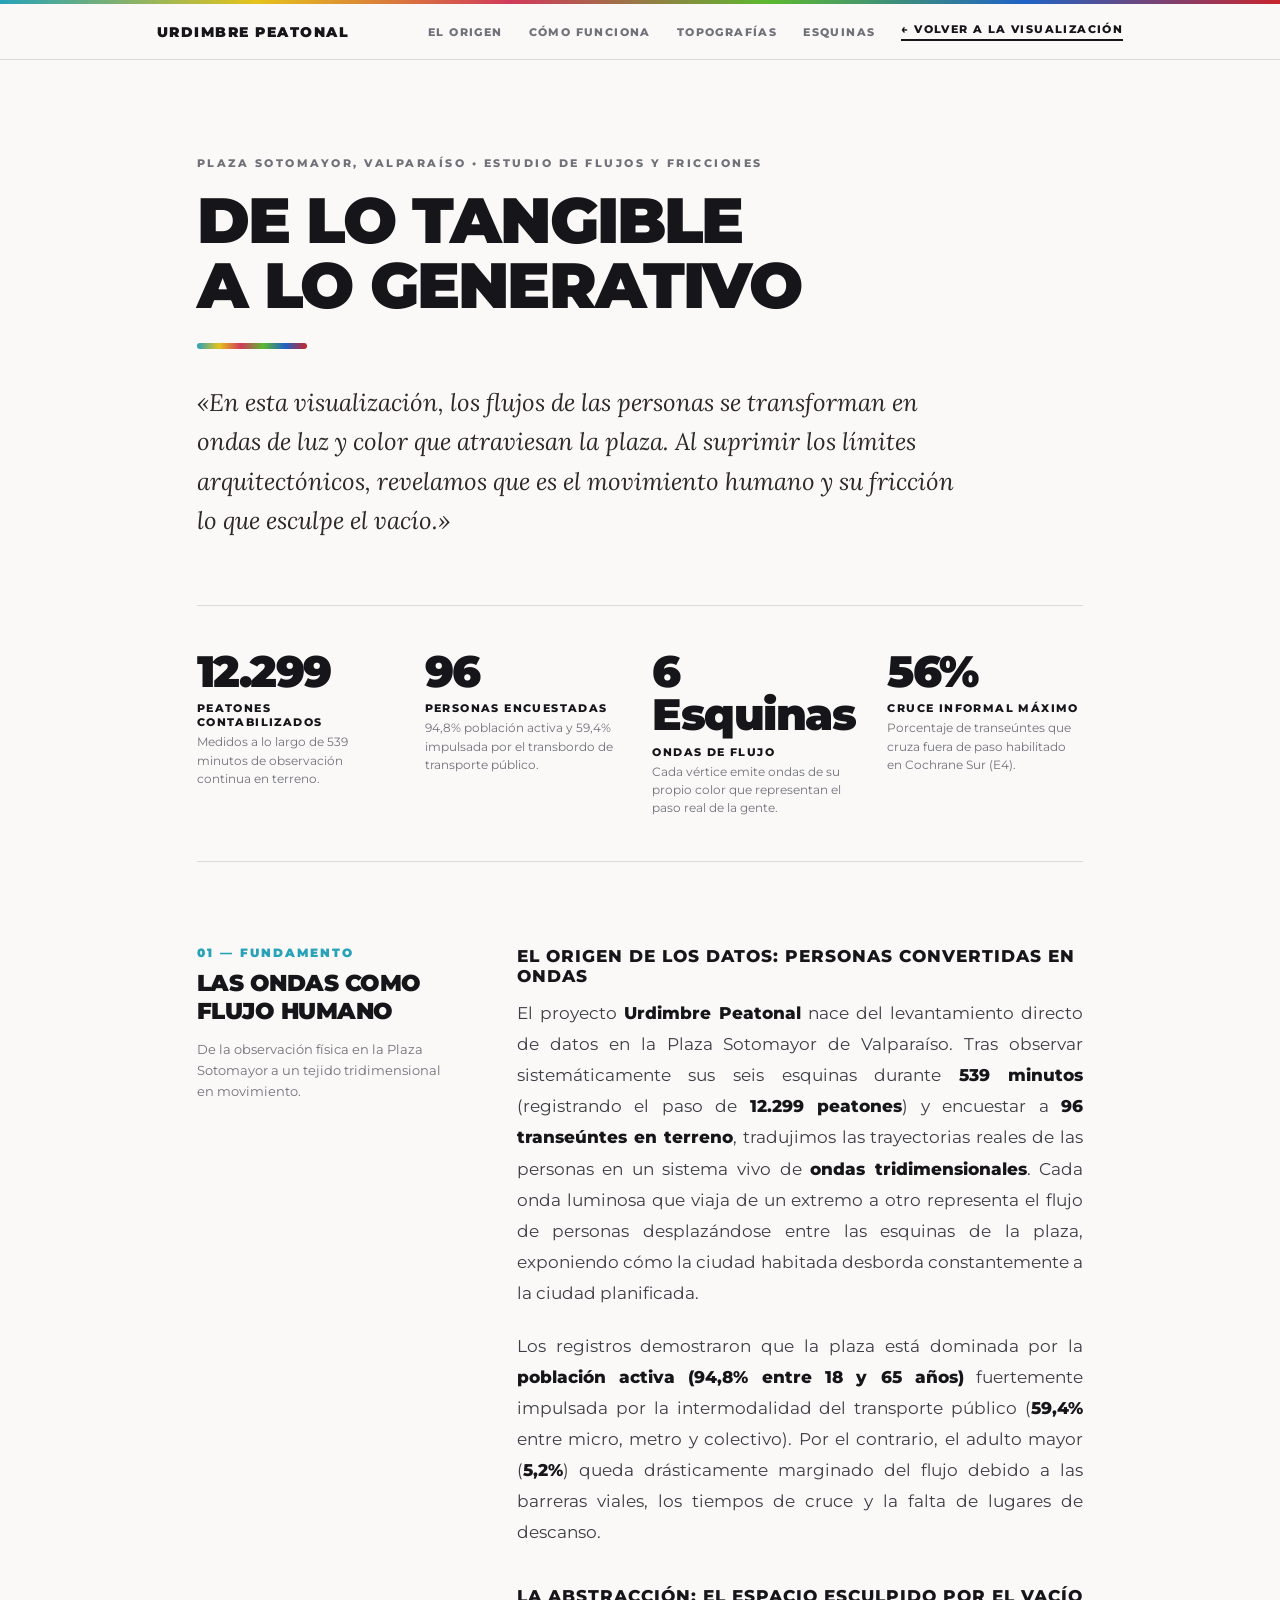
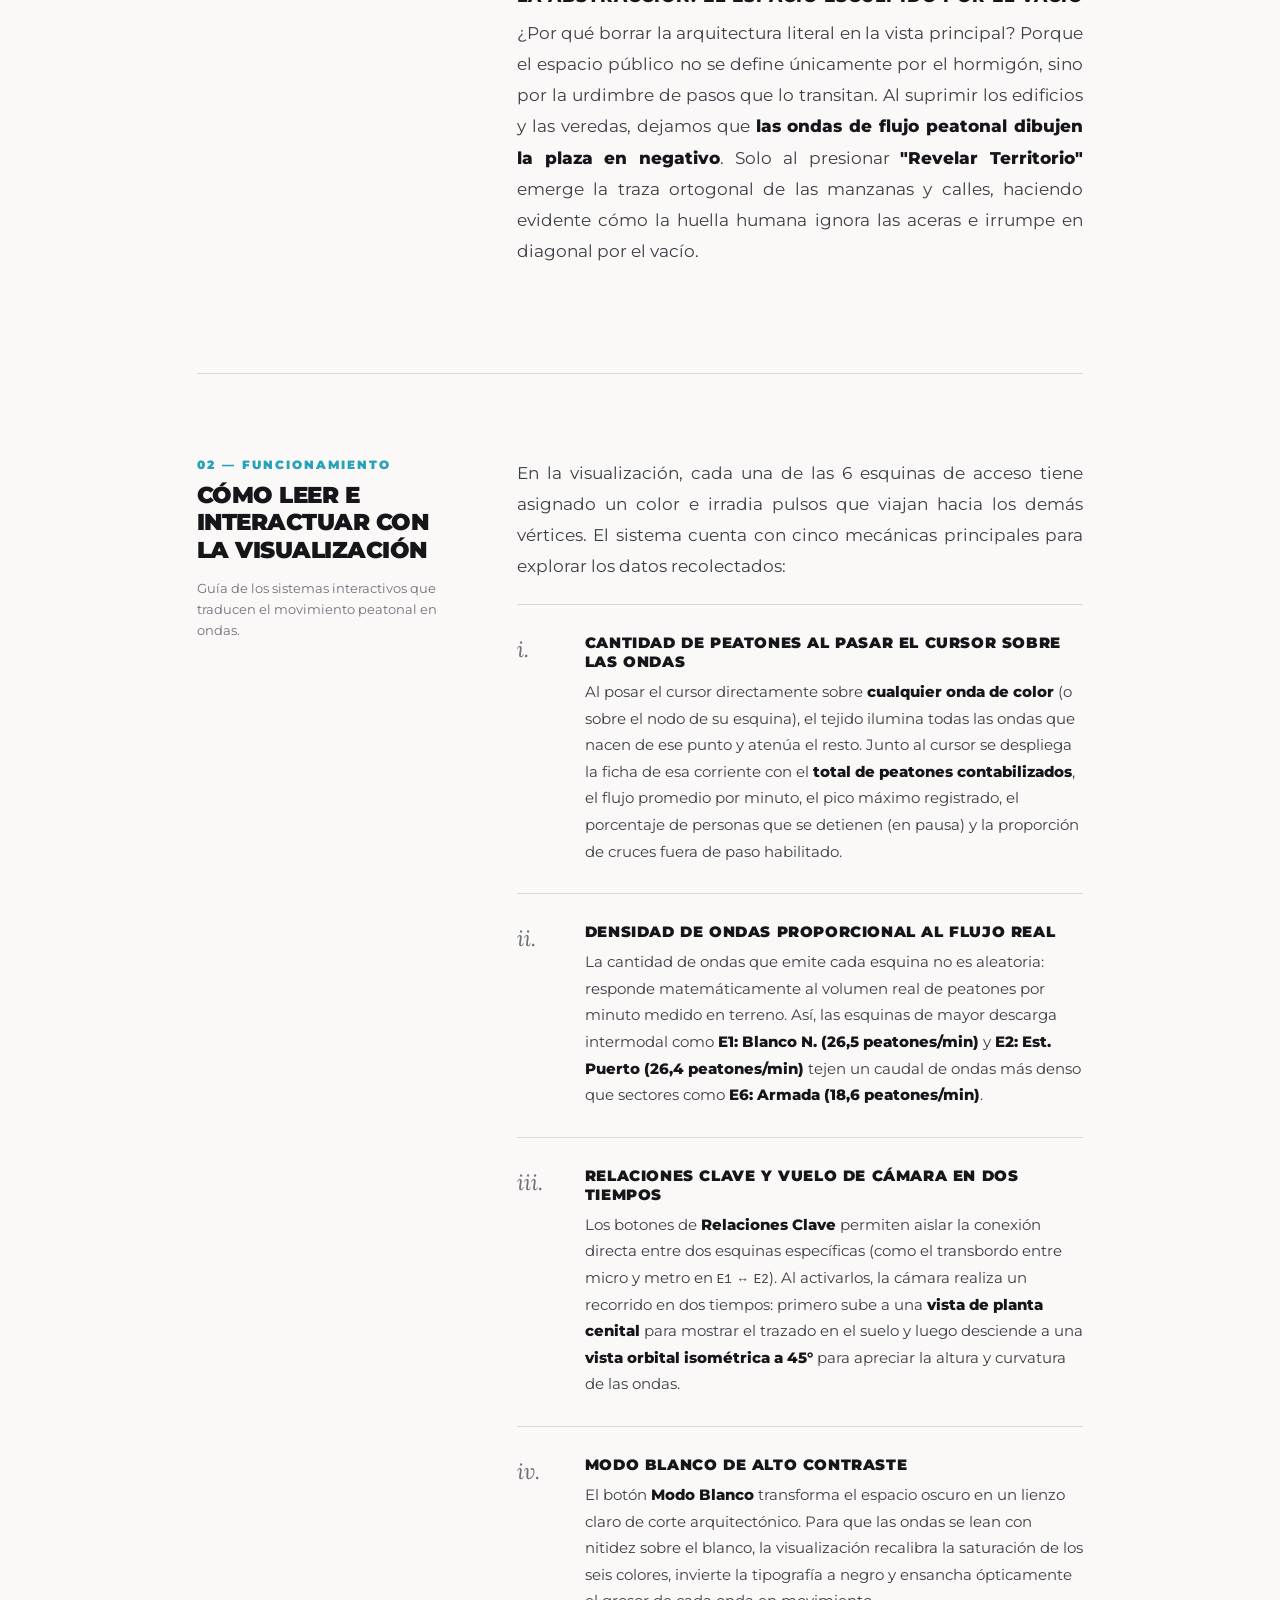
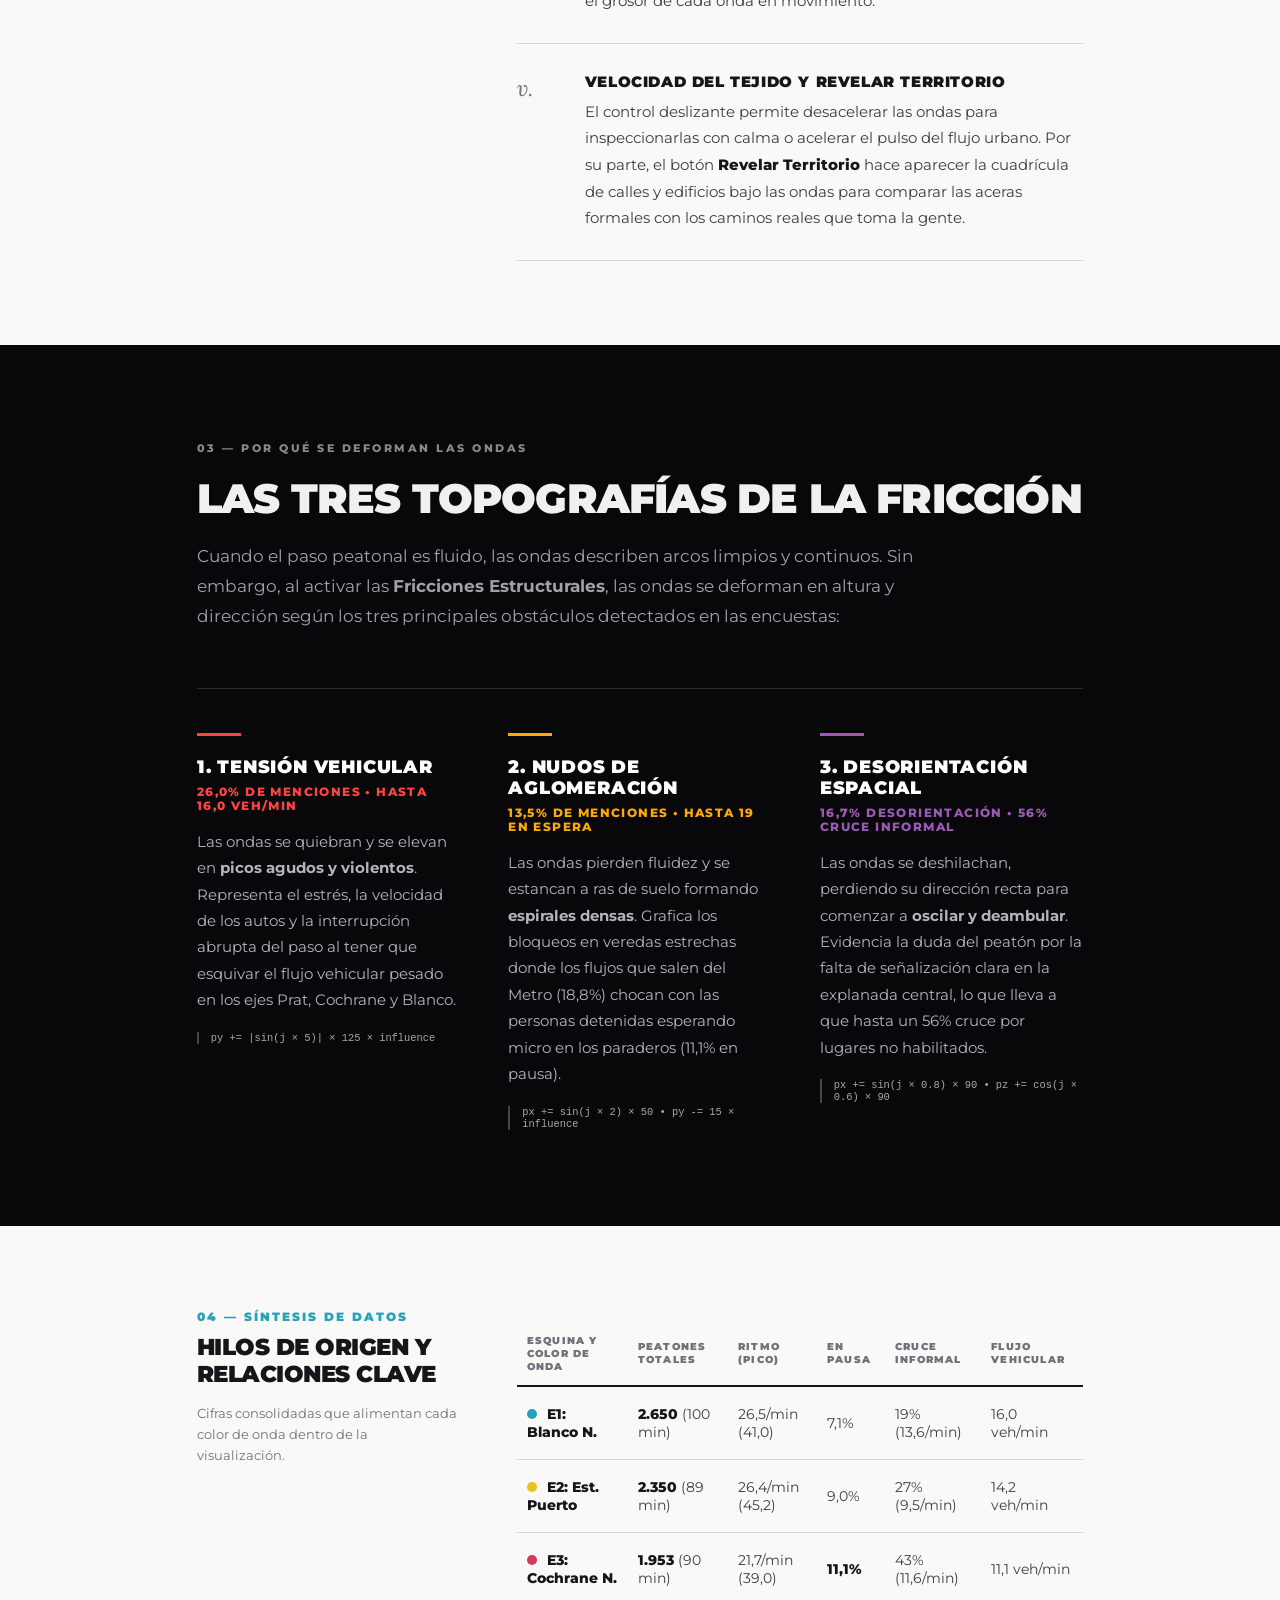
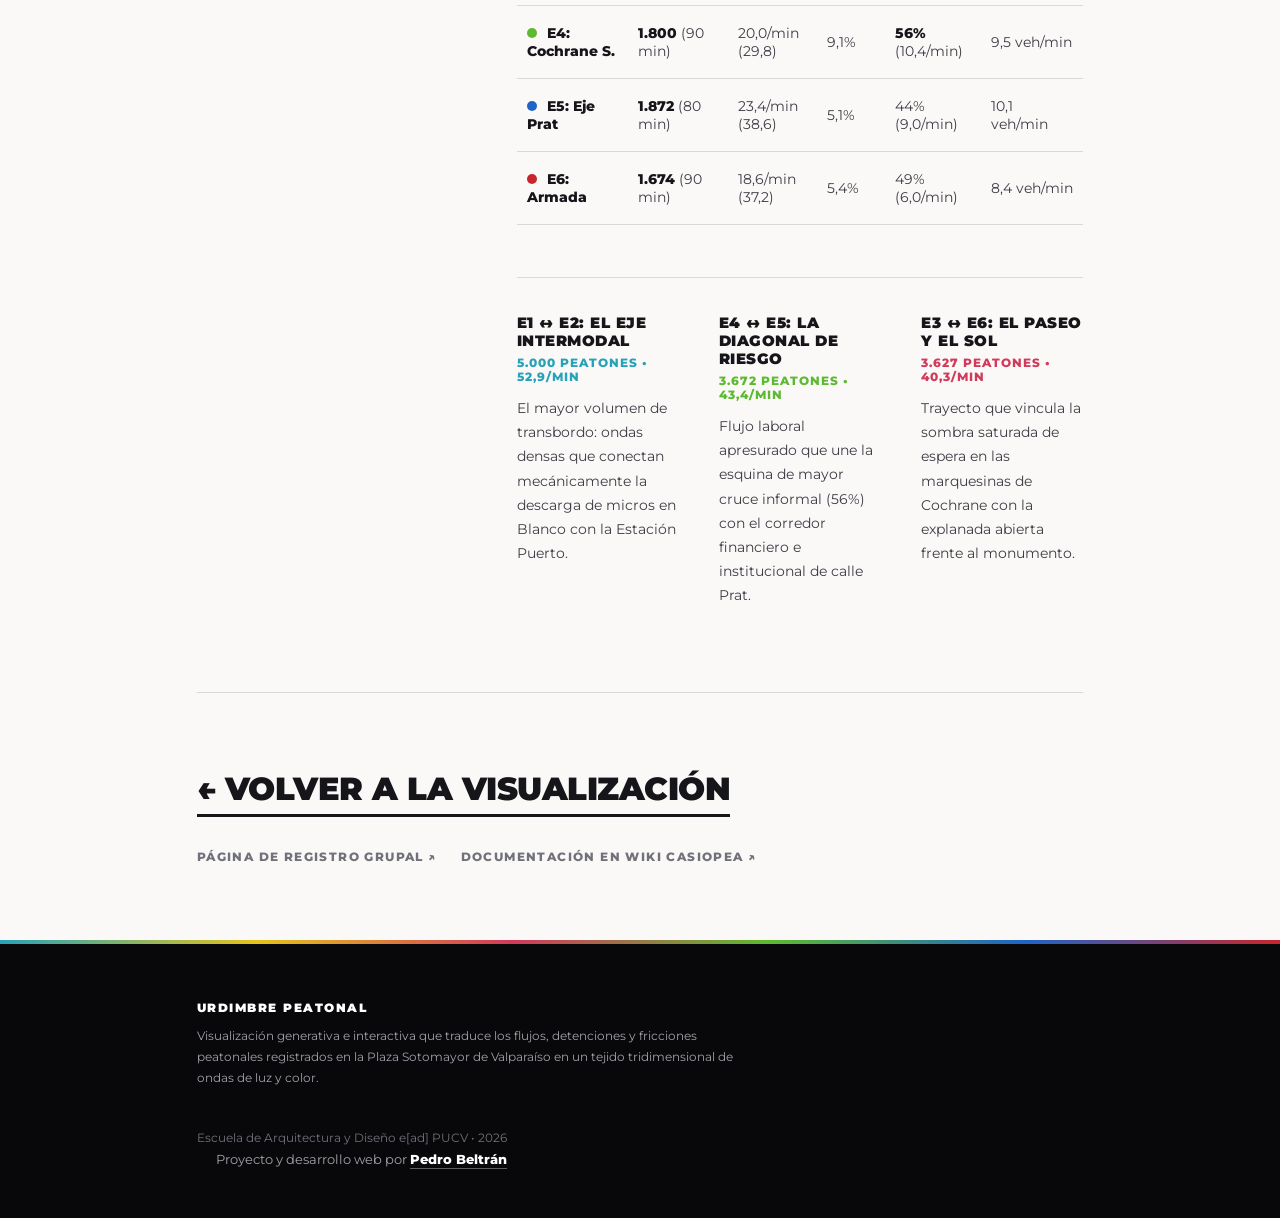
==== landing.html @ 7665e980 "Initial commit" ====
<!DOCTYPE html>
<html lang="es">
<head>
    <meta charset="UTF-8">
    <meta name="viewport" content="width=device-width, initial-scale=1.0">
    <title>Landing — Urdimbre Peatonal | Flujos Sotomayor</title>
    <link rel="preconnect" href="https://fonts.googleapis.com">
    <link rel="preconnect" href="https://fonts.gstatic.com" crossorigin>
    <link href="https://fonts.googleapis.com/css2?family=Lora:ital,wght@0,400;0,600;1,400&family=Montserrat:wght@300;400;500;600;700;800;900&display=swap" rel="stylesheet">
    <style>
        :root {
            --bg-paper: #faf9f8;
            --bg-ink: #08080b;
            --text-main: #16161a;
            --text-body: #3d3d45;
            --text-muted: #71717a;
            --rule: rgba(22, 22, 26, 0.14);
            --c-e1: #27a2b9;
            --c-e2: #d99b00;
            --c-e3: #d13a5b;
            --c-e4: #5db930;
            --c-e5: #1f64c6;
            --c-e6: #c9252c;
        }

        * { box-sizing: border-box; }

        body, html {
            margin: 0;
            padding: 0;
            width: 100%;
            background-color: var(--bg-paper);
            color: var(--text-main);
            font-family: 'Montserrat', sans-serif;
            scroll-behavior: smooth;
            -webkit-font-smoothing: antialiased;
        }

        /* BARRA SUPERIOR MINIMALISTA SIN CAJAS */
        .top-bar {
            position: sticky;
            top: 0;
            z-index: 100;
            background: rgba(250, 249, 248, 0.92);
            backdrop-filter: blur(12px);
            -webkit-backdrop-filter: blur(12px);
            border-bottom: 1px solid var(--rule);
        }

        .color-line {
            height: 4px;
            width: 100%;
            background: linear-gradient(to right, #27a2b9, #e5c31b, #d13a5b, #5db930, #1f64c6, #c9252c);
        }

        .nav-wrap {
            max-width: 1120px;
            margin: 0 auto;
            padding: 18px 6%;
            display: flex;
            align-items: center;
            justify-content: space-between;
            gap: 20px;
            flex-wrap: wrap;
        }

        .nav-brand {
            text-decoration: none;
            color: var(--text-main);
            font-weight: 900;
            font-size: 0.85em;
            letter-spacing: 1.5px;
            text-transform: uppercase;
        }

        .nav-links {
            display: flex;
            align-items: center;
            gap: 26px;
            flex-wrap: wrap;
        }

        .nav-links a {
            text-decoration: none;
            color: var(--text-muted);
            font-size: 0.7em;
            font-weight: 800;
            text-transform: uppercase;
            letter-spacing: 1.4px;
            transition: color 0.2s ease;
        }

        .nav-links a:hover {
            color: var(--text-main);
        }

        .nav-links a.return-link {
            color: var(--text-main);
            border-bottom: 2px solid var(--text-main);
            padding-bottom: 3px;
        }

        /* PLIEGO EDITORIAL PRINCIPAL */
        .editorial-sheet {
            max-width: 1040px;
            margin: 0 auto;
            padding: 0 6%;
        }

        /* CABECERA MANIFIESTO */
        .manifesto-header {
            padding: 96px 0 64px 0;
            border-bottom: 1px solid var(--rule);
        }

        .kicker {
            font-size: 0.7em;
            font-weight: 800;
            text-transform: uppercase;
            letter-spacing: 2.5px;
            color: var(--text-muted);
            display: block;
            margin-bottom: 18px;
        }

        .manifesto-header h1 {
            font-size: clamp(2.4em, 5vw, 4.2em);
            font-weight: 900;
            text-transform: uppercase;
            letter-spacing: -1.8px;
            line-height: 1.02;
            margin: 0 0 24px 0;
            color: var(--text-main);
        }

        .color-bar {
            height: 6px;
            width: 110px;
            margin-bottom: 34px;
            background: linear-gradient(to right, #27a2b9, #e5c31b, #d13a5b, #5db930, #1f64c6, #c9252c);
            border-radius: 3px;
        }

        .lead-quote {
            font-family: 'Lora', serif;
            font-style: italic;
            font-size: clamp(1.18em, 2vw, 1.5em);
            line-height: 1.65;
            color: #2c2927;
            max-width: 780px;
            margin: 0;
        }

        /* FRANJA ABIERTA DE CIFRAS (SIN CAJAS) */
        .open-metrics {
            display: grid;
            grid-template-columns: repeat(4, 1fr);
            gap: 32px;
            padding: 44px 0;
            border-bottom: 1px solid var(--rule);
        }

        .metric-item .m-num {
            display: block;
            font-size: clamp(2em, 3.4vw, 2.9em);
            font-weight: 900;
            letter-spacing: -1.5px;
            line-height: 1;
            color: var(--text-main);
            margin-bottom: 8px;
        }

        .metric-item .m-label {
            display: block;
            font-size: 0.68em;
            font-weight: 800;
            text-transform: uppercase;
            letter-spacing: 1.4px;
            color: var(--text-main);
            margin-bottom: 4px;
        }

        .metric-item .m-note {
            display: block;
            font-size: 0.78em;
            color: var(--text-muted);
            line-height: 1.45;
        }

        /* CAPÍTULOS ASIMÉTRICOS (COLUMNA ÍNDICE + COLUMNA PROSA) */
        .chapter {
            display: grid;
            grid-template-columns: 260px 1fr;
            gap: 60px;
            padding: 84px 0;
            border-bottom: 1px solid var(--rule);
            align-items: start;
        }

        .chapter-index {
            position: sticky;
            top: 90px;
        }

        .chapter-num {
            font-size: 0.72em;
            font-weight: 900;
            letter-spacing: 2px;
            color: var(--c-e1);
            display: block;
            margin-bottom: 10px;
        }

        .chapter-index h2 {
            font-size: 1.45em;
            font-weight: 900;
            text-transform: uppercase;
            letter-spacing: -0.5px;
            line-height: 1.18;
            margin: 0 0 14px 0;
        }

        .chapter-index p {
            font-size: 0.8em;
            line-height: 1.65;
            color: var(--text-muted);
            margin: 0;
        }

        .chapter-body h3 {
            font-size: 1.05em;
            font-weight: 800;
            text-transform: uppercase;
            letter-spacing: 1px;
            color: var(--text-main);
            margin: 38px 0 12px 0;
        }

        .chapter-body h3:first-child {
            margin-top: 0;
        }

        .chapter-body p {
            font-size: 1.05em;
            line-height: 1.85;
            color: var(--text-body);
            margin: 0 0 22px 0;
            text-align: justify;
        }

        .chapter-body strong {
            color: var(--text-main);
            font-weight: 800;
        }

        /* LISTA EDITORIAL DE MECÁNICAS DE LA VISUALIZACIÓN (LÍNEAS FINAS, CERO CAJAS) */
        .mechanics-list {
            margin-top: 16px;
        }

        .mechanic-row {
            display: grid;
            grid-template-columns: 48px 1fr;
            gap: 20px;
            padding: 28px 0;
            border-top: 1px solid var(--rule);
        }

        .mechanic-row:last-child {
            border-bottom: 1px solid var(--rule);
        }

        .mechanic-idx {
            font-family: 'Lora', serif;
            font-style: italic;
            font-size: 1.35em;
            color: var(--text-muted);
            padding-top: 2px;
        }

        .mechanic-content h4 {
            font-size: 0.95em;
            font-weight: 900;
            text-transform: uppercase;
            letter-spacing: 0.6px;
            margin: 0 0 8px 0;
            color: var(--text-main);
        }

        .mechanic-content p {
            font-size: 0.95em;
            line-height: 1.75;
            margin: 0;
            text-align: left;
        }

        /* BANDA CONTINUA OSCURA PARA LAS TRES TOPOGRAFÍAS DE LA FRICCIÓN */
        .dark-bleed {
            background-color: var(--bg-ink);
            color: #f0f0f2;
            padding: 96px 0;
        }

        .dark-bleed .kicker { color: #888; }
        .dark-bleed h2 {
            font-size: clamp(1.8em, 3.2vw, 2.6em);
            font-weight: 900;
            text-transform: uppercase;
            letter-spacing: -0.8px;
            margin: 0 0 18px 0;
        }

        .dark-intro {
            font-size: 1.05em;
            line-height: 1.8;
            color: #a1a1aa;
            max-width: 740px;
            margin-bottom: 56px;
        }

        .topography-stream {
            display: grid;
            grid-template-columns: repeat(3, 1fr);
            gap: 48px;
            border-top: 1px solid rgba(255, 255, 255, 0.14);
            padding-top: 44px;
        }

        .topo-column {
            position: relative;
        }

        .topo-line {
            height: 3px;
            width: 44px;
            margin-bottom: 20px;
        }

        .topo-column h3 {
            font-size: 1.1em;
            font-weight: 900;
            text-transform: uppercase;
            letter-spacing: 0.8px;
            margin: 0 0 8px 0;
            color: #fff;
        }

        .topo-stat {
            display: block;
            font-size: 0.72em;
            font-weight: 800;
            text-transform: uppercase;
            letter-spacing: 1.4px;
            margin-bottom: 16px;
        }

        .topo-column p {
            font-size: 0.92em;
            line-height: 1.8;
            color: #b4b4be;
            margin: 0 0 18px 0;
        }

        .topo-math {
            font-family: monospace;
            font-size: 0.8em;
            color: rgba(255, 255, 255, 0.65);
            border-left: 2px solid rgba(255, 255, 255, 0.25);
            padding-left: 12px;
        }

        /* LISTADO ABIERTO DE LAS 6 ESQUINAS Y RELACIONES */
        .corners-ledger {
            width: 100%;
            border-collapse: collapse;
            margin-top: 12px;
            font-size: 0.88em;
        }

        .corners-ledger th {
            text-align: left;
            font-size: 0.72em;
            font-weight: 900;
            text-transform: uppercase;
            letter-spacing: 1.2px;
            color: var(--text-muted);
            padding: 12px 10px;
            border-bottom: 2px solid var(--text-main);
        }

        .corners-ledger td {
            padding: 18px 10px;
            border-bottom: 1px solid var(--rule);
            color: var(--text-body);
        }

        .corners-ledger td strong {
            color: var(--text-main);
        }

        .swatch {
            display: inline-block;
            width: 10px;
            height: 10px;
            border-radius: 50%;
            margin-right: 10px;
        }

        .relations-open {
            display: grid;
            grid-template-columns: repeat(3, 1fr);
            gap: 40px;
            margin-top: 52px;
            padding-top: 36px;
            border-top: 1px solid var(--rule);
        }

        .rel-col h4 {
            font-size: 0.92em;
            font-weight: 900;
            text-transform: uppercase;
            letter-spacing: 0.5px;
            margin: 0 0 6px 0;
        }

        .rel-col span {
            display: block;
            font-size: 0.72em;
            font-weight: 800;
            text-transform: uppercase;
            letter-spacing: 1px;
            margin-bottom: 12px;
        }

        .rel-col p {
            font-size: 0.88em !important;
            line-height: 1.72 !important;
            text-align: left !important;
            margin: 0 !important;
        }

        /* CIERRE Y RETORNO A LA VISUALIZACIÓN */
        .closing-links {
            padding: 76px 0;
            display: flex;
            align-items: baseline;
            justify-content: space-between;
            gap: 32px;
            flex-wrap: wrap;
        }

        .closing-links a.big-return {
            font-size: clamp(1.3em, 2.5vw, 2em);
            font-weight: 900;
            text-transform: uppercase;
            letter-spacing: -0.5px;
            color: var(--text-main);
            text-decoration: none;
            border-bottom: 3px solid var(--text-main);
            padding-bottom: 6px;
            transition: color 0.2s ease, border-color 0.2s ease;
        }

        .closing-links a.big-return:hover {
            color: var(--c-e1);
            border-color: var(--c-e1);
        }

        .external-refs {
            display: flex;
            gap: 24px;
            flex-wrap: wrap;
        }

        .external-refs a {
            font-size: 0.75em;
            font-weight: 800;
            text-transform: uppercase;
            letter-spacing: 1.4px;
            color: var(--text-muted);
            text-decoration: none;
            transition: color 0.2s ease;
        }

        .external-refs a:hover {
            color: var(--text-main);
        }

        /* FOOTER NEGRO CON DESCRIPCIÓN Y AUTORÍA ÚNICA */
        footer {
            background-color: var(--bg-ink);
            color: #a1a1aa;
            font-size: 0.82em;
        }

        .footer-inner {
            max-width: 1040px;
            margin: 0 auto;
            padding: 56px 6% 48px 6%;
            display: flex;
            align-items: flex-end;
            justify-content: space-between;
            gap: 40px;
            flex-wrap: wrap;
        }

        .footer-about {
            max-width: 560px;
        }

        .footer-about h4 {
            color: #ffffff;
            font-size: 0.95em;
            font-weight: 900;
            text-transform: uppercase;
            letter-spacing: 1.5px;
            margin: 0 0 10px 0;
        }

        .footer-about p {
            margin: 0;
            line-height: 1.7;
            color: #a1a1aa;
            font-size: 0.95em;
        }

        .footer-meta {
            text-align: right;
            line-height: 1.7;
        }

        .footer-meta span {
            display: block;
            color: #71717a;
            font-size: 0.9em;
        }

        footer a {
            color: #ffffff;
            font-weight: 800;
            text-decoration: none;
            border-bottom: 1px solid rgba(255, 255, 255, 0.35);
            padding-bottom: 1px;
            transition: border-color 0.2s ease, color 0.2s ease;
        }

        footer a:hover {
            color: var(--c-e1);
            border-color: var(--c-e1);
        }

        @media (max-width: 860px) {
            .open-metrics { grid-template-columns: repeat(2, 1fr); }
            .chapter { grid-template-columns: 1fr; gap: 24px; padding: 56px 0; }
            .chapter-index { position: static; }
            .topography-stream, .relations-open { grid-template-columns: 1fr; gap: 32px; }
            .footer-meta { text-align: left; }
        }
    </style>
</head>
<body>

    <header class="top-bar">
        <div class="color-line"></div>
        <div class="nav-wrap">
            <a href="index.html" class="nav-brand">Urdimbre Peatonal</a>
            <nav class="nav-links">
                <a href="#origen">El Origen</a>
                <a href="#interaccion">Cómo Funciona</a>
                <a href="#fricciones">Topografías</a>
                <a href="#esquinas">Esquinas</a>
                <a href="index.html" class="return-link">← Volver a la Visualización</a>
            </nav>
        </div>
    </header>

    <main>
        <div class="editorial-sheet">

            <!-- MANIFIESTO PRINCIPAL -->
            <section class="manifesto-header">
                <span class="kicker">Plaza Sotomayor, Valparaíso • Estudio de Flujos y Fricciones</span>
                <h1>De lo Tangible<br>a lo Generativo</h1>
                <div class="color-bar"></div>
                <p class="lead-quote">
                    «En esta visualización, los flujos de las personas se transforman en ondas de luz y color que atraviesan la plaza. Al suprimir los límites arquitectónicos, revelamos que es el movimiento humano y su fricción lo que esculpe el vacío.»
                </p>
            </section>

            <!-- CIFRAS EN ABIERTO -->
            <div class="open-metrics">
                <div class="metric-item">
                    <span class="m-num">12.299</span>
                    <span class="m-label">Peatones Contabilizados</span>
                    <span class="m-note">Medidos a lo largo de 539 minutos de observación continua en terreno.</span>
                </div>
                <div class="metric-item">
                    <span class="m-num">96</span>
                    <span class="m-label">Personas Encuestadas</span>
                    <span class="m-note">94,8% población activa y 59,4% impulsada por el transbordo de transporte público.</span>
                </div>
                <div class="metric-item">
                    <span class="m-num">6 Esquinas</span>
                    <span class="m-label">Ondas de Flujo</span>
                    <span class="m-note">Cada vértice emite ondas de su propio color que representan el paso real de la gente.</span>
                </div>
                <div class="metric-item">
                    <span class="m-num">56%</span>
                    <span class="m-label">Cruce Informal Máximo</span>
                    <span class="m-note">Porcentaje de transeúntes que cruza fuera de paso habilitado en Cochrane Sur (E4).</span>
                </div>
            </div>

            <!-- CAPÍTULO 01: METODOLOGÍA Y ABSTRACCIÓN -->
            <section id="origen" class="chapter">
                <div class="chapter-index">
                    <span class="chapter-num">01 — FUNDAMENTO</span>
                    <h2>Las Ondas como Flujo Humano</h2>
                    <p>De la observación física en la Plaza Sotomayor a un tejido tridimensional en movimiento.</p>
                </div>

                <div class="chapter-body">
                    <h3>El Origen de los Datos: Personas Convertidas en Ondas</h3>
                    <p>
                        El proyecto <strong>Urdimbre Peatonal</strong> nace del levantamiento directo de datos en la Plaza Sotomayor de Valparaíso. Tras observar sistemáticamente sus seis esquinas durante <strong>539 minutos</strong> (registrando el paso de <strong>12.299 peatones</strong>) y encuestar a <strong>96 transeúntes en terreno</strong>, tradujimos las trayectorias reales de las personas en un sistema vivo de <strong>ondas tridimensionales</strong>. Cada onda luminosa que viaja de un extremo a otro representa el flujo de personas desplazándose entre las esquinas de la plaza, exponiendo cómo la ciudad habitada desborda constantemente a la ciudad planificada.
                    </p>
                    <p>
                        Los registros demostraron que la plaza está dominada por la <strong>población activa (94,8% entre 18 y 65 años)</strong> fuertemente impulsada por la intermodalidad del transporte público (<strong>59,4%</strong> entre micro, metro y colectivo). Por el contrario, el adulto mayor (<strong>5,2%</strong>) queda drásticamente marginado del flujo debido a las barreras viales, los tiempos de cruce y la falta de lugares de descanso.
                    </p>

                    <h3>La Abstracción: El Espacio Esculpido por el Vacío</h3>
                    <p>
                        ¿Por qué borrar la arquitectura literal en la vista principal? Porque el espacio público no se define únicamente por el hormigón, sino por la urdimbre de pasos que lo transitan. Al suprimir los edificios y las veredas, dejamos que <strong>las ondas de flujo peatonal dibujen la plaza en negativo</strong>. Solo al presionar <strong>"Revelar Territorio"</strong> emerge la traza ortogonal de las manzanas y calles, haciendo evidente cómo la huella humana ignora las aceras e irrumpe en diagonal por el vacío.
                    </p>
                </div>
            </section>

            <!-- CAPÍTULO 02: CÓMO FUNCIONA LA VISUALIZACIÓN Y SUS ADICIONES -->
            <section id="interaccion" class="chapter" style="border-bottom: none;">
                <div class="chapter-index">
                    <span class="chapter-num">02 — FUNCIONAMIENTO</span>
                    <h2>Cómo Leer e Interactuar con la Visualización</h2>
                    <p>Guía de los sistemas interactivos que traducen el movimiento peatonal en ondas.</p>
                </div>

                <div class="chapter-body">
                    <p>
                        En la visualización, cada una de las 6 esquinas de acceso tiene asignado un color e irradia pulsos que viajan hacia los demás vértices. El sistema cuenta con cinco mecánicas principales para explorar los datos recolectados:
                    </p>

                    <div class="mechanics-list">
                        <div class="mechanic-row">
                            <span class="mechanic-idx">i.</span>
                            <div class="mechanic-content">
                                <h4>Cantidad de Peatones al Pasar el Cursor sobre las Ondas</h4>
                                <p>
                                    Al posar el cursor directamente sobre <strong>cualquier onda de color</strong> (o sobre el nodo de su esquina), el tejido ilumina todas las ondas que nacen de ese punto y atenúa el resto. Junto al cursor se despliega la ficha de esa corriente con el <strong>total de peatones contabilizados</strong>, el flujo promedio por minuto, el pico máximo registrado, el porcentaje de personas que se detienen (en pausa) y la proporción de cruces fuera de paso habilitado.
                                </p>
                            </div>
                        </div>

                        <div class="mechanic-row">
                            <span class="mechanic-idx">ii.</span>
                            <div class="mechanic-content">
                                <h4>Densidad de Ondas Proporcional al Flujo Real</h4>
                                <p>
                                    La cantidad de ondas que emite cada esquina no es aleatoria: responde matemáticamente al volumen real de peatones por minuto medido en terreno. Así, las esquinas de mayor descarga intermodal como <strong>E1: Blanco N. (26,5 peatones/min)</strong> y <strong>E2: Est. Puerto (26,4 peatones/min)</strong> tejen un caudal de ondas más denso que sectores como <strong>E6: Armada (18,6 peatones/min)</strong>.
                                </p>
                            </div>
                        </div>

                        <div class="mechanic-row">
                            <span class="mechanic-idx">iii.</span>
                            <div class="mechanic-content">
                                <h4>Relaciones Clave y Vuelo de Cámara en Dos Tiempos</h4>
                                <p>
                                    Los botones de <strong>Relaciones Clave</strong> permiten aislar la conexión directa entre dos esquinas específicas (como el transbordo entre micro y metro en <code>E1 ↔ E2</code>). Al activarlos, la cámara realiza un recorrido en dos tiempos: primero sube a una <strong>vista de planta cenital</strong> para mostrar el trazado en el suelo y luego desciende a una <strong>vista orbital isométrica a 45°</strong> para apreciar la altura y curvatura de las ondas.
                                </p>
                            </div>
                        </div>

                        <div class="mechanic-row">
                            <span class="mechanic-idx">iv.</span>
                            <div class="mechanic-content">
                                <h4>Modo Blanco de Alto Contraste</h4>
                                <p>
                                    El botón <strong>Modo Blanco</strong> transforma el espacio oscuro en un lienzo claro de corte arquitectónico. Para que las ondas se lean con nitidez sobre el blanco, la visualización recalibra la saturación de los seis colores, invierte la tipografía a negro y ensancha ópticamente el grosor de cada onda en movimiento.
                                </p>
                            </div>
                        </div>

                        <div class="mechanic-row">
                            <span class="mechanic-idx">v.</span>
                            <div class="mechanic-content">
                                <h4>Velocidad del Tejido y Revelar Territorio</h4>
                                <p>
                                    El control deslizante permite desacelerar las ondas para inspeccionarlas con calma o acelerar el pulso del flujo urbano. Por su parte, el botón <strong>Revelar Territorio</strong> hace aparecer la cuadrícula de calles y edificios bajo las ondas para comparar las aceras formales con los caminos reales que toma la gente.
                                </p>
                            </div>
                        </div>
                    </div>
                </div>
            </section>

        </div>

        <!-- BANDA OSCURA CONTINUA: LAS TRES TOPOGRAFÍAS DE LA FRICCIÓN -->
        <section id="fricciones" class="dark-bleed">
            <div class="editorial-sheet">
                <span class="kicker">03 — Por qué se Deforman las Ondas</span>
                <h2>Las Tres Topografías de la Fricción</h2>
                <p class="dark-intro">
                    Cuando el paso peatonal es fluido, las ondas describen arcos limpios y continuos. Sin embargo, al activar las <strong>Fricciones Estructurales</strong>, las ondas se deforman en altura y dirección según los tres principales obstáculos detectados en las encuestas:
                </p>

                <div class="topography-stream">
                    <div class="topo-column">
                        <div class="topo-line" style="background: #ff4444;"></div>
                        <h3>1. Tensión Vehicular</h3>
                        <span class="topo-stat" style="color: #ff4444;">26,0% de menciones • Hasta 16,0 veh/min</span>
                        <p>
                            Las ondas se quiebran y se elevan en <strong>picos agudos y violentos</strong>. Representa el estrés, la velocidad de los autos y la interrupción abrupta del paso al tener que esquivar el flujo vehicular pesado en los ejes Prat, Cochrane y Blanco.
                        </p>
                        <div class="topo-math">py += |sin(j × 5)| × 125 × influence</div>
                    </div>

                    <div class="topo-column">
                        <div class="topo-line" style="background: #ffaa00;"></div>
                        <h3>2. Nudos de Aglomeración</h3>
                        <span class="topo-stat" style="color: #ffaa00;">13,5% de menciones • Hasta 19 en espera</span>
                        <p>
                            Las ondas pierden fluidez y se estancan a ras de suelo formando <strong>espirales densas</strong>. Grafica los bloqueos en veredas estrechas donde los flujos que salen del Metro (18,8%) chocan con las personas detenidas esperando micro en los paraderos (11,1% en pausa).
                        </p>
                        <div class="topo-math">px += sin(j × 2) × 50 • py -= 15 × influence</div>
                    </div>

                    <div class="topo-column">
                        <div class="topo-line" style="background: #9b59b6;"></div>
                        <h3>3. Desorientación Espacial</h3>
                        <span class="topo-stat" style="color: #9b59b6;">16,7% desorientación • 56% cruce informal</span>
                        <p>
                            Las ondas se deshilachan, perdiendo su dirección recta para comenzar a <strong>oscilar y deambular</strong>. Evidencia la duda del peatón por la falta de señalización clara en la explanada central, lo que lleva a que hasta un 56% cruce por lugares no habilitados.
                        </p>
                        <div class="topo-math">px += sin(j × 0.8) × 90 • pz += cos(j × 0.6) × 90</div>
                    </div>
                </div>
            </div>
        </section>

        <!-- CAPÍTULO 04: SÍNTESIS DE ESQUINAS Y RELACIONES -->
        <div class="editorial-sheet">
            <section id="esquinas" class="chapter">
                <div class="chapter-index">
                    <span class="chapter-num">04 — SÍNTESIS DE DATOS</span>
                    <h2>Hilos de Origen y Relaciones Clave</h2>
                    <p>Cifras consolidadas que alimentan cada color de onda dentro de la visualización.</p>
                </div>

                <div class="chapter-body">
                    <table class="corners-ledger">
                        <thead>
                            <tr>
                                <th>Esquina y Color de Onda</th>
                                <th>Peatones Totales</th>
                                <th>Ritmo (Pico)</th>
                                <th>En Pausa</th>
                                <th>Cruce Informal</th>
                                <th>Flujo Vehicular</th>
                            </tr>
                        </thead>
                        <tbody>
                            <tr>
                                <td><span class="swatch" style="background:var(--c-e1)"></span><strong>E1: Blanco N.</strong></td>
                                <td><strong>2.650</strong> (100 min)</td>
                                <td>26,5/min (41,0)</td>
                                <td>7,1%</td>
                                <td>19% (13,6/min)</td>
                                <td>16,0 veh/min</td>
                            </tr>
                            <tr>
                                <td><span class="swatch" style="background:#e5c31b"></span><strong>E2: Est. Puerto</strong></td>
                                <td><strong>2.350</strong> (89 min)</td>
                                <td>26,4/min (45,2)</td>
                                <td>9,0%</td>
                                <td>27% (9,5/min)</td>
                                <td>14,2 veh/min</td>
                            </tr>
                            <tr>
                                <td><span class="swatch" style="background:var(--c-e3)"></span><strong>E3: Cochrane N.</strong></td>
                                <td><strong>1.953</strong> (90 min)</td>
                                <td>21,7/min (39,0)</td>
                                <td><strong>11,1%</strong></td>
                                <td>43% (11,6/min)</td>
                                <td>11,1 veh/min</td>
                            </tr>
                            <tr>
                                <td><span class="swatch" style="background:var(--c-e4)"></span><strong>E4: Cochrane S.</strong></td>
                                <td><strong>1.800</strong> (90 min)</td>
                                <td>20,0/min (29,8)</td>
                                <td>9,1%</td>
                                <td><strong>56%</strong> (10,4/min)</td>
                                <td>9,5 veh/min</td>
                            </tr>
                            <tr>
                                <td><span class="swatch" style="background:var(--c-e5)"></span><strong>E5: Eje Prat</strong></td>
                                <td><strong>1.872</strong> (80 min)</td>
                                <td>23,4/min (38,6)</td>
                                <td>5,1%</td>
                                <td>44% (9,0/min)</td>
                                <td>10,1 veh/min</td>
                            </tr>
                            <tr>
                                <td><span class="swatch" style="background:var(--c-e6)"></span><strong>E6: Armada</strong></td>
                                <td><strong>1.674</strong> (90 min)</td>
                                <td>18,6/min (37,2)</td>
                                <td>5,4%</td>
                                <td>49% (6,0/min)</td>
                                <td>8,4 veh/min</td>
                            </tr>
                        </tbody>
                    </table>

                    <div class="relations-open">
                        <div class="rel-col">
                            <h4>E1 ↔ E2: El Eje Intermodal</h4>
                            <span style="color: var(--c-e1);">5.000 peatones • 52,9/min</span>
                            <p>El mayor volumen de transbordo: ondas densas que conectan mecánicamente la descarga de micros en Blanco con la Estación Puerto.</p>
                        </div>
                        <div class="rel-col">
                            <h4>E4 ↔ E5: La Diagonal de Riesgo</h4>
                            <span style="color: var(--c-e4);">3.672 peatones • 43,4/min</span>
                            <p>Flujo laboral apresurado que une la esquina de mayor cruce informal (56%) con el corredor financiero e institucional de calle Prat.</p>
                        </div>
                        <div class="rel-col">
                            <h4>E3 ↔ E6: El Paseo y el Sol</h4>
                            <span style="color: var(--c-e3);">3.627 peatones • 40,3/min</span>
                            <p>Trayecto que vincula la sombra saturada de espera en las marquesinas de Cochrane con la explanada abierta frente al monumento.</p>
                        </div>
                    </div>
                </div>
            </section>

            <!-- ENLACE DE RETORNO A LA VISUALIZACIÓN -->
            <div class="closing-links">
                <a href="index.html" class="big-return">← Volver a la Visualización</a>
                <div class="external-refs">
                    <a href="https://pedropablob.github.io/visualizando-los-flujos/" target="_blank" rel="noopener">Página de Registro Grupal ↗</a>
                    <a href="https://wiki.ead.pucv.cl/Proyecto_de_Visualizaci%C3%B3n_-_Grupo_4" target="_blank" rel="noopener">Documentación en Wiki Casiopea ↗</a>
                </div>
            </div>
        </div>
    </main>

    <footer>
        <div class="color-line"></div>
        <div class="footer-inner">
            <div class="footer-about">
                <h4>Urdimbre Peatonal</h4>
                <p>
                    Visualización generativa e interactiva que traduce los flujos, detenciones y fricciones peatonales registrados en la Plaza Sotomayor de Valparaíso en un tejido tridimensional de ondas de luz y color.
                </p>
            </div>
            <div class="footer-meta">
                <span>Escuela de Arquitectura y Diseño e[ad] PUCV • 2026</span>
                <div>Proyecto y desarrollo web por <a href="https://wiki.ead.pucv.cl/Pedro_Beltr%C3%A1n" target="_blank" rel="noopener">Pedro Beltrán</a></div>
            </div>
        </div>
    </footer>

</body>
</html>
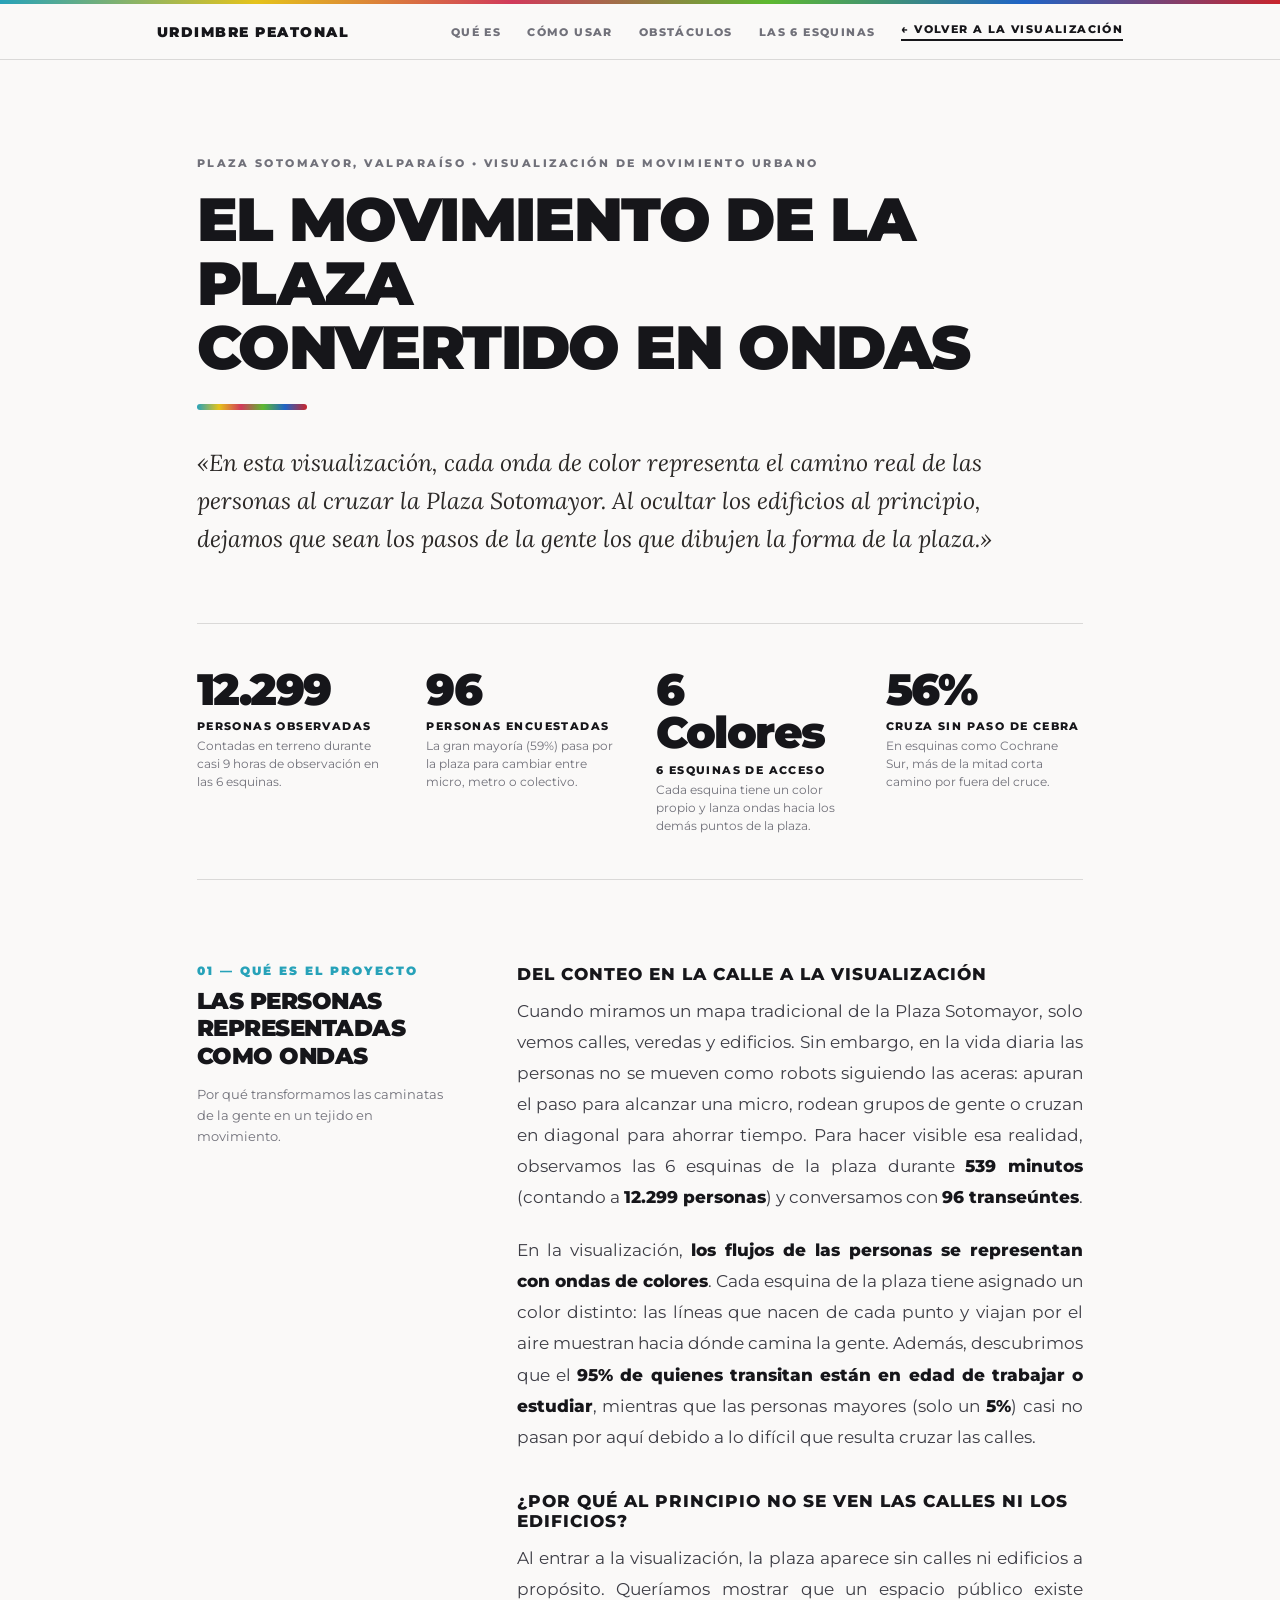
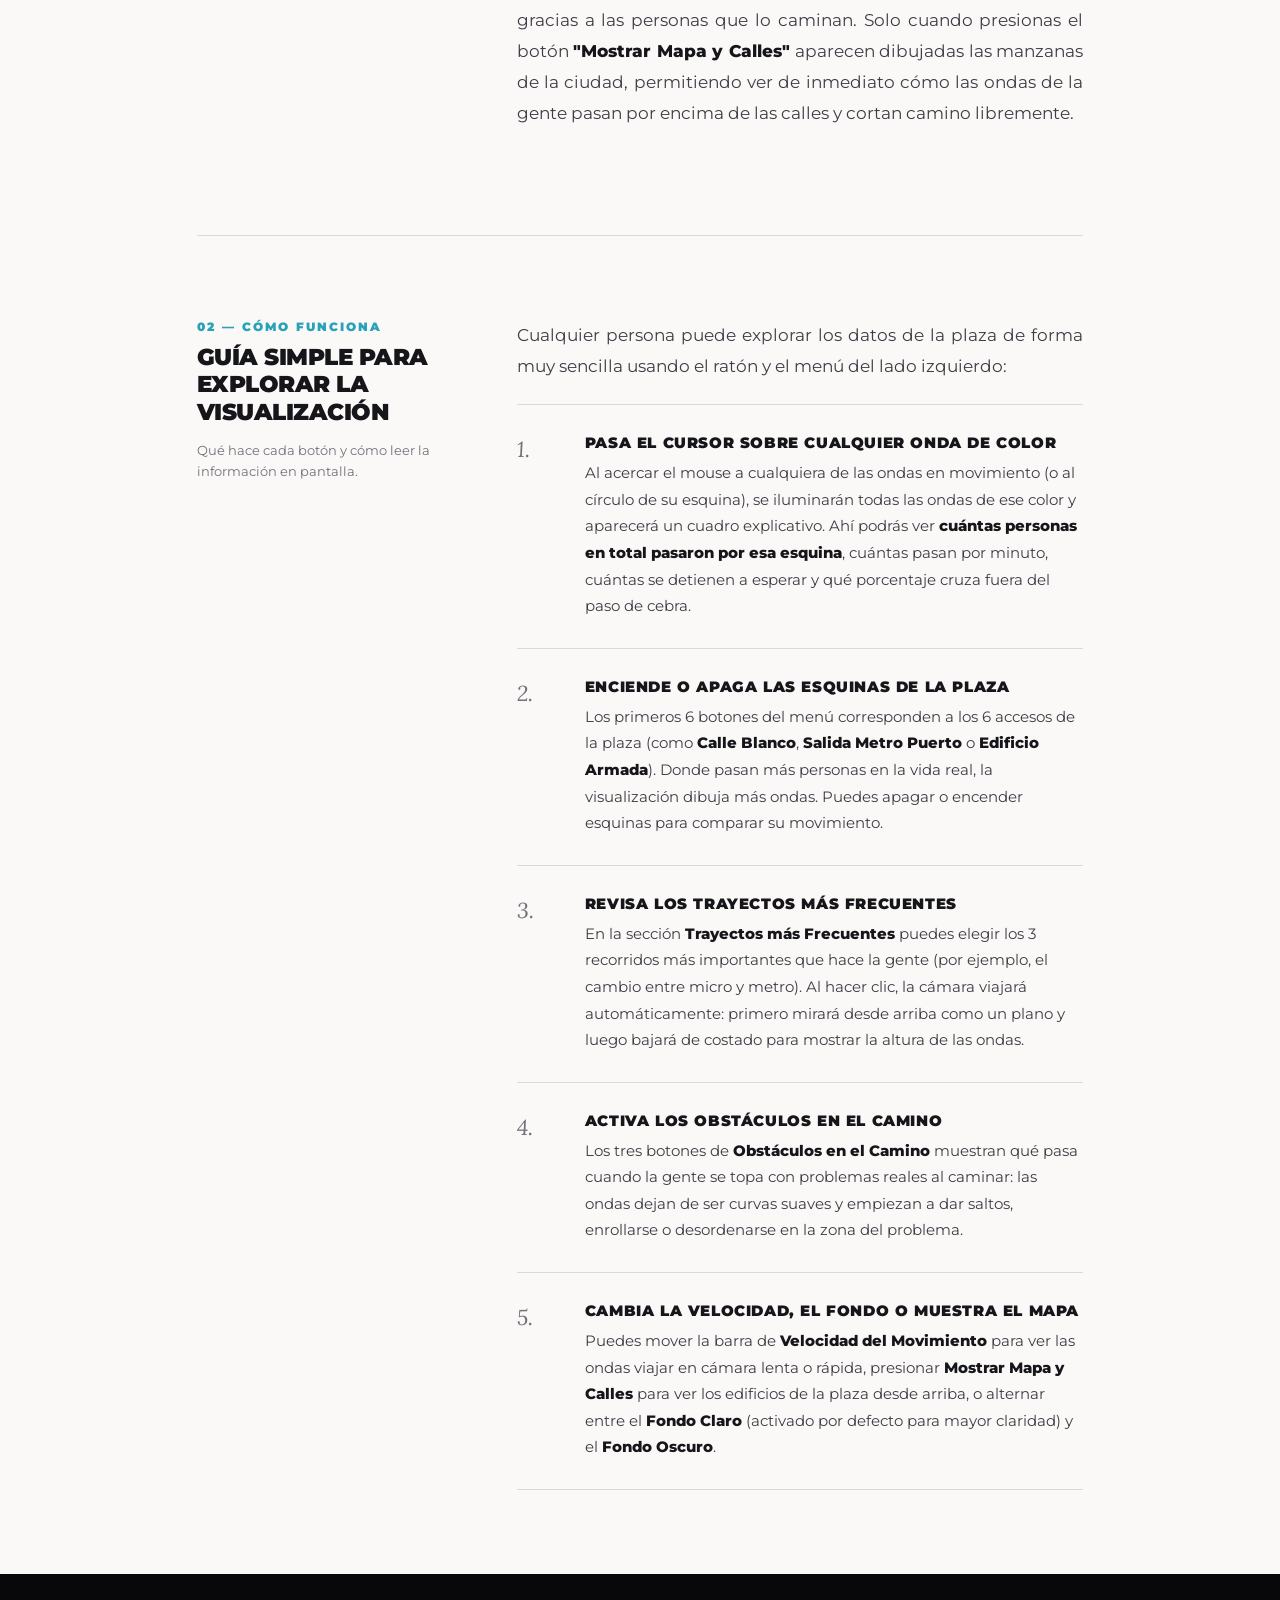
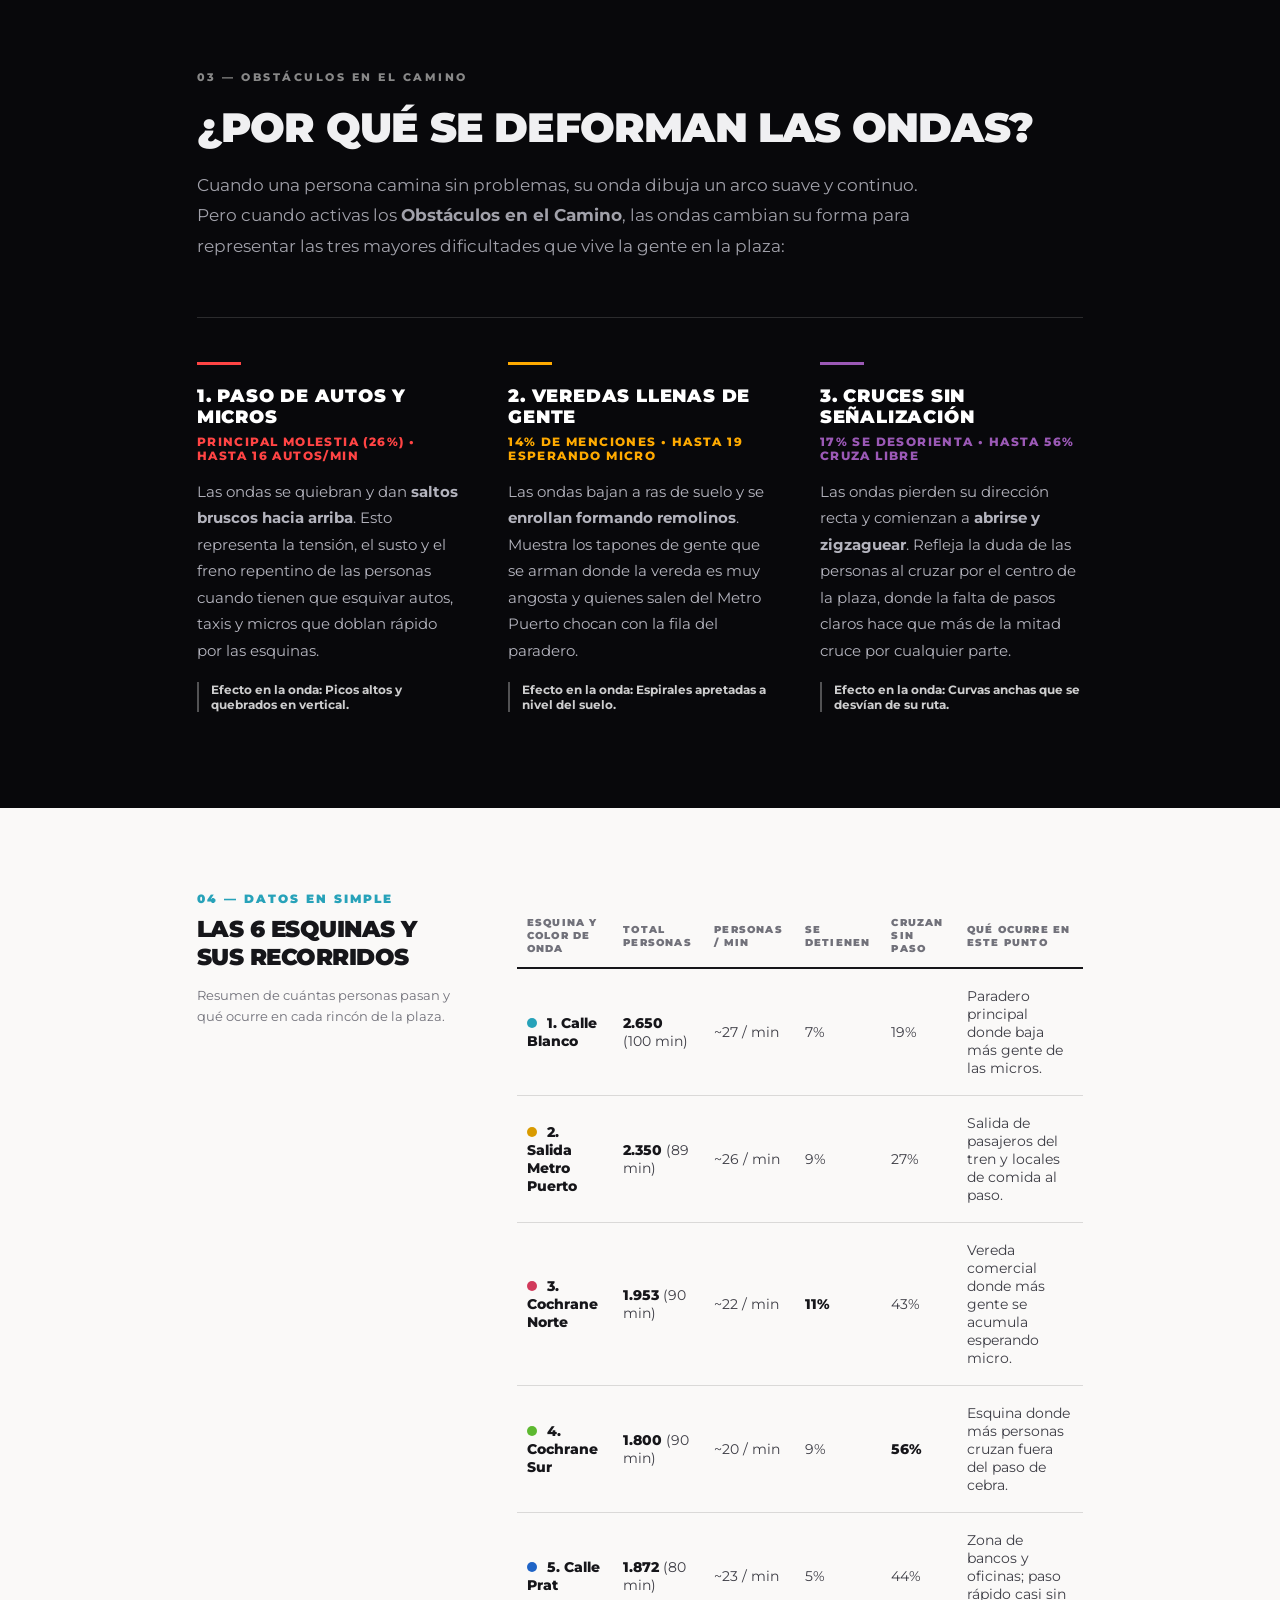
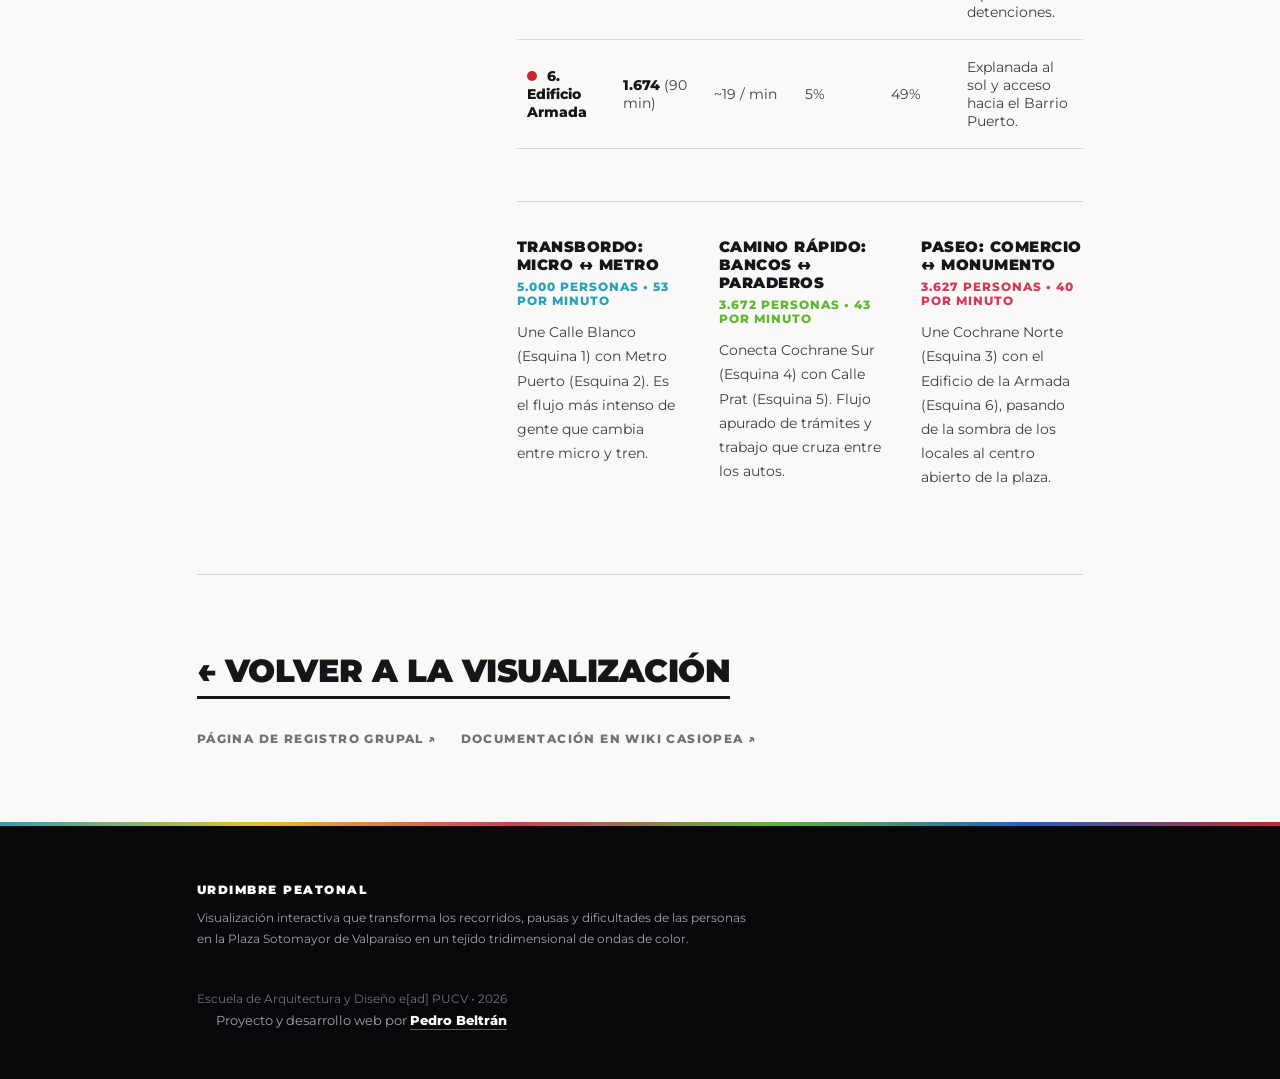
==== commit 155a5006: "2 a" ====
--- a/landing.html
+++ b/landing.html
@@ -3,7 +3,7 @@
 <head>
     <meta charset="UTF-8">
     <meta name="viewport" content="width=device-width, initial-scale=1.0">
-    <title>Landing — Urdimbre Peatonal | Flujos Sotomayor</title>
+    <title>Landing — Urdimbre Peatonal | Cómo Funciona el Proyecto</title>
     <link rel="preconnect" href="https://fonts.googleapis.com">
     <link rel="preconnect" href="https://fonts.gstatic.com" crossorigin>
     <link href="https://fonts.googleapis.com/css2?family=Lora:ital,wght@0,400;0,600;1,400&family=Montserrat:wght@300;400;500;600;700;800;900&display=swap" rel="stylesheet">
@@ -124,11 +124,11 @@
         }
 
         .manifesto-header h1 {
-            font-size: clamp(2.4em, 5vw, 4.2em);
-            font-weight: 900;
-            text-transform: uppercase;
-            letter-spacing: -1.8px;
-            line-height: 1.02;
+            font-size: clamp(2.2em, 4.8vw, 3.9em);
+            font-weight: 900;
+            text-transform: uppercase;
+            letter-spacing: -1.6px;
+            line-height: 1.04;
             margin: 0 0 24px 0;
             color: var(--text-main);
         }
@@ -144,10 +144,10 @@
         .lead-quote {
             font-family: 'Lora', serif;
             font-style: italic;
-            font-size: clamp(1.18em, 2vw, 1.5em);
+            font-size: clamp(1.15em, 1.9vw, 1.45em);
             line-height: 1.65;
             color: #2c2927;
-            max-width: 780px;
+            max-width: 800px;
             margin: 0;
         }
 
@@ -294,7 +294,7 @@
             text-align: left;
         }
 
-        /* BANDA CONTINUA OSCURA PARA LAS TRES TOPOGRAFÍAS DE LA FRICCIÓN */
+        /* BANDA CONTINUA OSCURA PARA LOS OBSTÁCULOS EN EL CAMINO */
         .dark-bleed {
             background-color: var(--bg-ink);
             color: #f0f0f2;
@@ -361,15 +361,15 @@
             margin: 0 0 18px 0;
         }
 
-        .topo-math {
-            font-family: monospace;
-            font-size: 0.8em;
-            color: rgba(255, 255, 255, 0.65);
-            border-left: 2px solid rgba(255, 255, 255, 0.25);
+        .topo-shape {
+            font-size: 0.78em;
+            font-weight: 700;
+            color: rgba(255, 255, 255, 0.8);
+            border-left: 2px solid rgba(255, 255, 255, 0.3);
             padding-left: 12px;
         }
 
-        /* LISTADO ABIERTO DE LAS 6 ESQUINAS Y RELACIONES */
+        /* LISTADO ABIERTO DE LAS 6 ESQUINAS Y TRAYECTOS */
         .corners-ledger {
             width: 100%;
             border-collapse: collapse;
@@ -565,10 +565,10 @@
         <div class="nav-wrap">
             <a href="index.html" class="nav-brand">Urdimbre Peatonal</a>
             <nav class="nav-links">
-                <a href="#origen">El Origen</a>
-                <a href="#interaccion">Cómo Funciona</a>
-                <a href="#fricciones">Topografías</a>
-                <a href="#esquinas">Esquinas</a>
+                <a href="#origen">Qué es</a>
+                <a href="#interaccion">Cómo Usar</a>
+                <a href="#fricciones">Obstáculos</a>
+                <a href="#esquinas">Las 6 Esquinas</a>
                 <a href="index.html" class="return-link">← Volver a la Visualización</a>
             </nav>
         </div>
@@ -579,11 +579,11 @@
 
             <!-- MANIFIESTO PRINCIPAL -->
             <section class="manifesto-header">
-                <span class="kicker">Plaza Sotomayor, Valparaíso • Estudio de Flujos y Fricciones</span>
-                <h1>De lo Tangible<br>a lo Generativo</h1>
+                <span class="kicker">Plaza Sotomayor, Valparaíso • Visualización de Movimiento Urbano</span>
+                <h1>El Movimiento de la Plaza<br>Convertido en Ondas</h1>
                 <div class="color-bar"></div>
                 <p class="lead-quote">
-                    «En esta visualización, los flujos de las personas se transforman en ondas de luz y color que atraviesan la plaza. Al suprimir los límites arquitectónicos, revelamos que es el movimiento humano y su fricción lo que esculpe el vacío.»
+                    «En esta visualización, cada onda de color representa el camino real de las personas al cruzar la Plaza Sotomayor. Al ocultar los edificios al principio, dejamos que sean los pasos de la gente los que dibujen la forma de la plaza.»
                 </p>
             </section>
 
@@ -591,110 +591,110 @@
             <div class="open-metrics">
                 <div class="metric-item">
                     <span class="m-num">12.299</span>
-                    <span class="m-label">Peatones Contabilizados</span>
-                    <span class="m-note">Medidos a lo largo de 539 minutos de observación continua en terreno.</span>
+                    <span class="m-label">Personas Observadas</span>
+                    <span class="m-note">Contadas en terreno durante casi 9 horas de observación en las 6 esquinas.</span>
                 </div>
                 <div class="metric-item">
                     <span class="m-num">96</span>
                     <span class="m-label">Personas Encuestadas</span>
-                    <span class="m-note">94,8% población activa y 59,4% impulsada por el transbordo de transporte público.</span>
+                    <span class="m-note">La gran mayoría (59%) pasa por la plaza para cambiar entre micro, metro o colectivo.</span>
                 </div>
                 <div class="metric-item">
-                    <span class="m-num">6 Esquinas</span>
-                    <span class="m-label">Ondas de Flujo</span>
-                    <span class="m-note">Cada vértice emite ondas de su propio color que representan el paso real de la gente.</span>
+                    <span class="m-num">6 Colores</span>
+                    <span class="m-label">6 Esquinas de Acceso</span>
+                    <span class="m-note">Cada esquina tiene un color propio y lanza ondas hacia los demás puntos de la plaza.</span>
                 </div>
                 <div class="metric-item">
                     <span class="m-num">56%</span>
-                    <span class="m-label">Cruce Informal Máximo</span>
-                    <span class="m-note">Porcentaje de transeúntes que cruza fuera de paso habilitado en Cochrane Sur (E4).</span>
+                    <span class="m-label">Cruza sin Paso de Cebra</span>
+                    <span class="m-note">En esquinas como Cochrane Sur, más de la mitad corta camino por fuera del cruce.</span>
                 </div>
             </div>
 
-            <!-- CAPÍTULO 01: METODOLOGÍA Y ABSTRACCIÓN -->
+            <!-- CAPÍTULO 01: QUÉ ES Y POR QUÉ SE REPRESENTA CON ONDAS -->
             <section id="origen" class="chapter">
                 <div class="chapter-index">
-                    <span class="chapter-num">01 — FUNDAMENTO</span>
-                    <h2>Las Ondas como Flujo Humano</h2>
-                    <p>De la observación física en la Plaza Sotomayor a un tejido tridimensional en movimiento.</p>
+                    <span class="chapter-num">01 — QUÉ ES EL PROYECTO</span>
+                    <h2>Las Personas Representadas como Ondas</h2>
+                    <p>Por qué transformamos las caminatas de la gente en un tejido en movimiento.</p>
                 </div>
 
                 <div class="chapter-body">
-                    <h3>El Origen de los Datos: Personas Convertidas en Ondas</h3>
+                    <h3>Del conteo en la calle a la visualización</h3>
                     <p>
-                        El proyecto <strong>Urdimbre Peatonal</strong> nace del levantamiento directo de datos en la Plaza Sotomayor de Valparaíso. Tras observar sistemáticamente sus seis esquinas durante <strong>539 minutos</strong> (registrando el paso de <strong>12.299 peatones</strong>) y encuestar a <strong>96 transeúntes en terreno</strong>, tradujimos las trayectorias reales de las personas en un sistema vivo de <strong>ondas tridimensionales</strong>. Cada onda luminosa que viaja de un extremo a otro representa el flujo de personas desplazándose entre las esquinas de la plaza, exponiendo cómo la ciudad habitada desborda constantemente a la ciudad planificada.
+                        Cuando miramos un mapa tradicional de la Plaza Sotomayor, solo vemos calles, veredas y edificios. Sin embargo, en la vida diaria las personas no se mueven como robots siguiendo las aceras: apuran el paso para alcanzar una micro, rodean grupos de gente o cruzan en diagonal para ahorrar tiempo. Para hacer visible esa realidad, observamos las 6 esquinas de la plaza durante <strong>539 minutos</strong> (contando a <strong>12.299 personas</strong>) y conversamos con <strong>96 transeúntes</strong>.
                     </p>
                     <p>
-                        Los registros demostraron que la plaza está dominada por la <strong>población activa (94,8% entre 18 y 65 años)</strong> fuertemente impulsada por la intermodalidad del transporte público (<strong>59,4%</strong> entre micro, metro y colectivo). Por el contrario, el adulto mayor (<strong>5,2%</strong>) queda drásticamente marginado del flujo debido a las barreras viales, los tiempos de cruce y la falta de lugares de descanso.
+                        En la visualización, <strong>los flujos de las personas se representan con ondas de colores</strong>. Cada esquina de la plaza tiene asignado un color distinto: las líneas que nacen de cada punto y viajan por el aire muestran hacia dónde camina la gente. Además, descubrimos que el <strong>95% de quienes transitan están en edad de trabajar o estudiar</strong>, mientras que las personas mayores (solo un <strong>5%</strong>) casi no pasan por aquí debido a lo difícil que resulta cruzar las calles.
                     </p>
 
-                    <h3>La Abstracción: El Espacio Esculpido por el Vacío</h3>
+                    <h3>¿Por qué al principio no se ven las calles ni los edificios?</h3>
                     <p>
-                        ¿Por qué borrar la arquitectura literal en la vista principal? Porque el espacio público no se define únicamente por el hormigón, sino por la urdimbre de pasos que lo transitan. Al suprimir los edificios y las veredas, dejamos que <strong>las ondas de flujo peatonal dibujen la plaza en negativo</strong>. Solo al presionar <strong>"Revelar Territorio"</strong> emerge la traza ortogonal de las manzanas y calles, haciendo evidente cómo la huella humana ignora las aceras e irrumpe en diagonal por el vacío.
+                        Al entrar a la visualización, la plaza aparece sin calles ni edificios a propósito. Queríamos mostrar que un espacio público existe gracias a las personas que lo caminan. Solo cuando presionas el botón <strong>"Mostrar Mapa y Calles"</strong> aparecen dibujadas las manzanas de la ciudad, permitiendo ver de inmediato cómo las ondas de la gente pasan por encima de las calles y cortan camino libremente.
                     </p>
                 </div>
             </section>
 
-            <!-- CAPÍTULO 02: CÓMO FUNCIONA LA VISUALIZACIÓN Y SUS ADICIONES -->
+            <!-- CAPÍTULO 02: CÓMO USAR LA VISUALIZACIÓN -->
             <section id="interaccion" class="chapter" style="border-bottom: none;">
                 <div class="chapter-index">
-                    <span class="chapter-num">02 — FUNCIONAMIENTO</span>
-                    <h2>Cómo Leer e Interactuar con la Visualización</h2>
-                    <p>Guía de los sistemas interactivos que traducen el movimiento peatonal en ondas.</p>
+                    <span class="chapter-num">02 — CÓMO FUNCIONA</span>
+                    <h2>Guía Simple para Explorar la Visualización</h2>
+                    <p>Qué hace cada botón y cómo leer la información en pantalla.</p>
                 </div>
 
                 <div class="chapter-body">
                     <p>
-                        En la visualización, cada una de las 6 esquinas de acceso tiene asignado un color e irradia pulsos que viajan hacia los demás vértices. El sistema cuenta con cinco mecánicas principales para explorar los datos recolectados:
+                        Cualquier persona puede explorar los datos de la plaza de forma muy sencilla usando el ratón y el menú del lado izquierdo:
                     </p>
 
                     <div class="mechanics-list">
                         <div class="mechanic-row">
-                            <span class="mechanic-idx">i.</span>
+                            <span class="mechanic-idx">1.</span>
                             <div class="mechanic-content">
-                                <h4>Cantidad de Peatones al Pasar el Cursor sobre las Ondas</h4>
+                                <h4>Pasa el cursor sobre cualquier onda de color</h4>
                                 <p>
-                                    Al posar el cursor directamente sobre <strong>cualquier onda de color</strong> (o sobre el nodo de su esquina), el tejido ilumina todas las ondas que nacen de ese punto y atenúa el resto. Junto al cursor se despliega la ficha de esa corriente con el <strong>total de peatones contabilizados</strong>, el flujo promedio por minuto, el pico máximo registrado, el porcentaje de personas que se detienen (en pausa) y la proporción de cruces fuera de paso habilitado.
+                                    Al acercar el mouse a cualquiera de las ondas en movimiento (o al círculo de su esquina), se iluminarán todas las ondas de ese color y aparecerá un cuadro explicativo. Ahí podrás ver <strong>cuántas personas en total pasaron por esa esquina</strong>, cuántas pasan por minuto, cuántas se detienen a esperar y qué porcentaje cruza fuera del paso de cebra.
                                 </p>
                             </div>
                         </div>
 
                         <div class="mechanic-row">
-                            <span class="mechanic-idx">ii.</span>
+                            <span class="mechanic-idx">2.</span>
                             <div class="mechanic-content">
-                                <h4>Densidad de Ondas Proporcional al Flujo Real</h4>
+                                <h4>Enciende o apaga las Esquinas de la Plaza</h4>
                                 <p>
-                                    La cantidad de ondas que emite cada esquina no es aleatoria: responde matemáticamente al volumen real de peatones por minuto medido en terreno. Así, las esquinas de mayor descarga intermodal como <strong>E1: Blanco N. (26,5 peatones/min)</strong> y <strong>E2: Est. Puerto (26,4 peatones/min)</strong> tejen un caudal de ondas más denso que sectores como <strong>E6: Armada (18,6 peatones/min)</strong>.
+                                    Los primeros 6 botones del menú corresponden a los 6 accesos de la plaza (como <strong>Calle Blanco</strong>, <strong>Salida Metro Puerto</strong> o <strong>Edificio Armada</strong>). Donde pasan más personas en la vida real, la visualización dibuja más ondas. Puedes apagar o encender esquinas para comparar su movimiento.
                                 </p>
                             </div>
                         </div>
 
                         <div class="mechanic-row">
-                            <span class="mechanic-idx">iii.</span>
+                            <span class="mechanic-idx">3.</span>
                             <div class="mechanic-content">
-                                <h4>Relaciones Clave y Vuelo de Cámara en Dos Tiempos</h4>
+                                <h4>Revisa los Trayectos más Frecuentes</h4>
                                 <p>
-                                    Los botones de <strong>Relaciones Clave</strong> permiten aislar la conexión directa entre dos esquinas específicas (como el transbordo entre micro y metro en <code>E1 ↔ E2</code>). Al activarlos, la cámara realiza un recorrido en dos tiempos: primero sube a una <strong>vista de planta cenital</strong> para mostrar el trazado en el suelo y luego desciende a una <strong>vista orbital isométrica a 45°</strong> para apreciar la altura y curvatura de las ondas.
+                                    En la sección <strong>Trayectos más Frecuentes</strong> puedes elegir los 3 recorridos más importantes que hace la gente (por ejemplo, el cambio entre micro y metro). Al hacer clic, la cámara viajará automáticamente: primero mirará desde arriba como un plano y luego bajará de costado para mostrar la altura de las ondas.
                                 </p>
                             </div>
                         </div>
 
                         <div class="mechanic-row">
-                            <span class="mechanic-idx">iv.</span>
+                            <span class="mechanic-idx">4.</span>
                             <div class="mechanic-content">
-                                <h4>Modo Blanco de Alto Contraste</h4>
+                                <h4>Activa los Obstáculos en el Camino</h4>
                                 <p>
-                                    El botón <strong>Modo Blanco</strong> transforma el espacio oscuro en un lienzo claro de corte arquitectónico. Para que las ondas se lean con nitidez sobre el blanco, la visualización recalibra la saturación de los seis colores, invierte la tipografía a negro y ensancha ópticamente el grosor de cada onda en movimiento.
+                                    Los tres botones de <strong>Obstáculos en el Camino</strong> muestran qué pasa cuando la gente se topa con problemas reales al caminar: las ondas dejan de ser curvas suaves y empiezan a dar saltos, enrollarse o desordenarse en la zona del problema.
                                 </p>
                             </div>
                         </div>
 
                         <div class="mechanic-row">
-                            <span class="mechanic-idx">v.</span>
+                            <span class="mechanic-idx">5.</span>
                             <div class="mechanic-content">
-                                <h4>Velocidad del Tejido y Revelar Territorio</h4>
+                                <h4>Cambia la Velocidad, el Fondo o Muestra el Mapa</h4>
                                 <p>
-                                    El control deslizante permite desacelerar las ondas para inspeccionarlas con calma o acelerar el pulso del flujo urbano. Por su parte, el botón <strong>Revelar Territorio</strong> hace aparecer la cuadrícula de calles y edificios bajo las ondas para comparar las aceras formales con los caminos reales que toma la gente.
+                                    Puedes mover la barra de <strong>Velocidad del Movimiento</strong> para ver las ondas viajar en cámara lenta o rápida, presionar <strong>Mostrar Mapa y Calles</strong> para ver los edificios de la plaza desde arriba, o alternar entre el <strong>Fondo Claro</strong> (activado por defecto para mayor claridad) y el <strong>Fondo Oscuro</strong>.
                                 </p>
                             </div>
                         </div>
@@ -704,56 +704,56 @@
 
         </div>
 
-        <!-- BANDA OSCURA CONTINUA: LAS TRES TOPOGRAFÍAS DE LA FRICCIÓN -->
+        <!-- BANDA OSCURA CONTINUA: LOS TRES OBSTÁCULOS EN EL CAMINO -->
         <section id="fricciones" class="dark-bleed">
             <div class="editorial-sheet">
-                <span class="kicker">03 — Por qué se Deforman las Ondas</span>
-                <h2>Las Tres Topografías de la Fricción</h2>
+                <span class="kicker">03 — Obstáculos en el Camino</span>
+                <h2>¿Por qué se Deforman las Ondas?</h2>
                 <p class="dark-intro">
-                    Cuando el paso peatonal es fluido, las ondas describen arcos limpios y continuos. Sin embargo, al activar las <strong>Fricciones Estructurales</strong>, las ondas se deforman en altura y dirección según los tres principales obstáculos detectados en las encuestas:
+                    Cuando una persona camina sin problemas, su onda dibuja un arco suave y continuo. Pero cuando activas los <strong>Obstáculos en el Camino</strong>, las ondas cambian su forma para representar las tres mayores dificultades que vive la gente en la plaza:
                 </p>
 
                 <div class="topography-stream">
                     <div class="topo-column">
                         <div class="topo-line" style="background: #ff4444;"></div>
-                        <h3>1. Tensión Vehicular</h3>
-                        <span class="topo-stat" style="color: #ff4444;">26,0% de menciones • Hasta 16,0 veh/min</span>
+                        <h3>1. Paso de Autos y Micros</h3>
+                        <span class="topo-stat" style="color: #ff4444;">Principal molestia (26%) • Hasta 16 autos/min</span>
                         <p>
-                            Las ondas se quiebran y se elevan en <strong>picos agudos y violentos</strong>. Representa el estrés, la velocidad de los autos y la interrupción abrupta del paso al tener que esquivar el flujo vehicular pesado en los ejes Prat, Cochrane y Blanco.
+                            Las ondas se quiebran y dan <strong>saltos bruscos hacia arriba</strong>. Esto representa la tensión, el susto y el freno repentino de las personas cuando tienen que esquivar autos, taxis y micros que doblan rápido por las esquinas.
                         </p>
-                        <div class="topo-math">py += |sin(j × 5)| × 125 × influence</div>
+                        <div class="topo-shape">Efecto en la onda: Picos altos y quebrados en vertical.</div>
                     </div>
 
                     <div class="topo-column">
                         <div class="topo-line" style="background: #ffaa00;"></div>
-                        <h3>2. Nudos de Aglomeración</h3>
-                        <span class="topo-stat" style="color: #ffaa00;">13,5% de menciones • Hasta 19 en espera</span>
+                        <h3>2. Veredas Llenas de Gente</h3>
+                        <span class="topo-stat" style="color: #ffaa00;">14% de menciones • Hasta 19 esperando micro</span>
                         <p>
-                            Las ondas pierden fluidez y se estancan a ras de suelo formando <strong>espirales densas</strong>. Grafica los bloqueos en veredas estrechas donde los flujos que salen del Metro (18,8%) chocan con las personas detenidas esperando micro en los paraderos (11,1% en pausa).
+                            Las ondas bajan a ras de suelo y se <strong>enrollan formando remolinos</strong>. Muestra los tapones de gente que se arman donde la vereda es muy angosta y quienes salen del Metro Puerto chocan con la fila del paradero.
                         </p>
-                        <div class="topo-math">px += sin(j × 2) × 50 • py -= 15 × influence</div>
+                        <div class="topo-shape">Efecto en la onda: Espirales apretadas a nivel del suelo.</div>
                     </div>
 
                     <div class="topo-column">
                         <div class="topo-line" style="background: #9b59b6;"></div>
-                        <h3>3. Desorientación Espacial</h3>
-                        <span class="topo-stat" style="color: #9b59b6;">16,7% desorientación • 56% cruce informal</span>
+                        <h3>3. Cruces sin Señalización</h3>
+                        <span class="topo-stat" style="color: #9b59b6;">17% se desorienta • Hasta 56% cruza libre</span>
                         <p>
-                            Las ondas se deshilachan, perdiendo su dirección recta para comenzar a <strong>oscilar y deambular</strong>. Evidencia la duda del peatón por la falta de señalización clara en la explanada central, lo que lleva a que hasta un 56% cruce por lugares no habilitados.
+                            Las ondas pierden su dirección recta y comienzan a <strong>abrirse y zigzaguear</strong>. Refleja la duda de las personas al cruzar por el centro de la plaza, donde la falta de pasos claros hace que más de la mitad cruce por cualquier parte.
                         </p>
-                        <div class="topo-math">px += sin(j × 0.8) × 90 • pz += cos(j × 0.6) × 90</div>
+                        <div class="topo-shape">Efecto en la onda: Curvas anchas que se desvían de su ruta.</div>
                     </div>
                 </div>
             </div>
         </section>
 
-        <!-- CAPÍTULO 04: SÍNTESIS DE ESQUINAS Y RELACIONES -->
+        <!-- CAPÍTULO 04: SÍNTESIS DE ESQUINAS Y TRAYECTOS -->
         <div class="editorial-sheet">
             <section id="esquinas" class="chapter">
                 <div class="chapter-index">
-                    <span class="chapter-num">04 — SÍNTESIS DE DATOS</span>
-                    <h2>Hilos de Origen y Relaciones Clave</h2>
-                    <p>Cifras consolidadas que alimentan cada color de onda dentro de la visualización.</p>
+                    <span class="chapter-num">04 — DATOS EN SIMPLE</span>
+                    <h2>Las 6 Esquinas y sus Recorridos</h2>
+                    <p>Resumen de cuántas personas pasan y qué ocurre en cada rincón de la plaza.</p>
                 </div>
 
                 <div class="chapter-body">
@@ -761,80 +761,80 @@
                         <thead>
                             <tr>
                                 <th>Esquina y Color de Onda</th>
-                                <th>Peatones Totales</th>
-                                <th>Ritmo (Pico)</th>
-                                <th>En Pausa</th>
-                                <th>Cruce Informal</th>
-                                <th>Flujo Vehicular</th>
+                                <th>Total Personas</th>
+                                <th>Personas / min</th>
+                                <th>Se Detienen</th>
+                                <th>Cruzan sin Paso</th>
+                                <th>Qué ocurre en este punto</th>
                             </tr>
                         </thead>
                         <tbody>
                             <tr>
-                                <td><span class="swatch" style="background:var(--c-e1)"></span><strong>E1: Blanco N.</strong></td>
+                                <td><span class="swatch" style="background:var(--c-e1)"></span><strong>1. Calle Blanco</strong></td>
                                 <td><strong>2.650</strong> (100 min)</td>
-                                <td>26,5/min (41,0)</td>
-                                <td>7,1%</td>
-                                <td>19% (13,6/min)</td>
-                                <td>16,0 veh/min</td>
+                                <td>~27 / min</td>
+                                <td>7%</td>
+                                <td>19%</td>
+                                <td>Paradero principal donde baja más gente de las micros.</td>
                             </tr>
                             <tr>
-                                <td><span class="swatch" style="background:#e5c31b"></span><strong>E2: Est. Puerto</strong></td>
+                                <td><span class="swatch" style="background:#d99b00"></span><strong>2. Salida Metro Puerto</strong></td>
                                 <td><strong>2.350</strong> (89 min)</td>
-                                <td>26,4/min (45,2)</td>
-                                <td>9,0%</td>
-                                <td>27% (9,5/min)</td>
-                                <td>14,2 veh/min</td>
+                                <td>~26 / min</td>
+                                <td>9%</td>
+                                <td>27%</td>
+                                <td>Salida de pasajeros del tren y locales de comida al paso.</td>
                             </tr>
                             <tr>
-                                <td><span class="swatch" style="background:var(--c-e3)"></span><strong>E3: Cochrane N.</strong></td>
+                                <td><span class="swatch" style="background:var(--c-e3)"></span><strong>3. Cochrane Norte</strong></td>
                                 <td><strong>1.953</strong> (90 min)</td>
-                                <td>21,7/min (39,0)</td>
-                                <td><strong>11,1%</strong></td>
-                                <td>43% (11,6/min)</td>
-                                <td>11,1 veh/min</td>
+                                <td>~22 / min</td>
+                                <td><strong>11%</strong></td>
+                                <td>43%</td>
+                                <td>Vereda comercial donde más gente se acumula esperando micro.</td>
                             </tr>
                             <tr>
-                                <td><span class="swatch" style="background:var(--c-e4)"></span><strong>E4: Cochrane S.</strong></td>
+                                <td><span class="swatch" style="background:var(--c-e4)"></span><strong>4. Cochrane Sur</strong></td>
                                 <td><strong>1.800</strong> (90 min)</td>
-                                <td>20,0/min (29,8)</td>
-                                <td>9,1%</td>
-                                <td><strong>56%</strong> (10,4/min)</td>
-                                <td>9,5 veh/min</td>
+                                <td>~20 / min</td>
+                                <td>9%</td>
+                                <td><strong>56%</strong></td>
+                                <td>Esquina donde más personas cruzan fuera del paso de cebra.</td>
                             </tr>
                             <tr>
-                                <td><span class="swatch" style="background:var(--c-e5)"></span><strong>E5: Eje Prat</strong></td>
+                                <td><span class="swatch" style="background:var(--c-e5)"></span><strong>5. Calle Prat</strong></td>
                                 <td><strong>1.872</strong> (80 min)</td>
-                                <td>23,4/min (38,6)</td>
-                                <td>5,1%</td>
-                                <td>44% (9,0/min)</td>
-                                <td>10,1 veh/min</td>
+                                <td>~23 / min</td>
+                                <td>5%</td>
+                                <td>44%</td>
+                                <td>Zona de bancos y oficinas; paso rápido casi sin detenciones.</td>
                             </tr>
                             <tr>
-                                <td><span class="swatch" style="background:var(--c-e6)"></span><strong>E6: Armada</strong></td>
+                                <td><span class="swatch" style="background:var(--c-e6)"></span><strong>6. Edificio Armada</strong></td>
                                 <td><strong>1.674</strong> (90 min)</td>
-                                <td>18,6/min (37,2)</td>
-                                <td>5,4%</td>
-                                <td>49% (6,0/min)</td>
-                                <td>8,4 veh/min</td>
+                                <td>~19 / min</td>
+                                <td>5%</td>
+                                <td>49%</td>
+                                <td>Explanada al sol y acceso hacia el Barrio Puerto.</td>
                             </tr>
                         </tbody>
                     </table>
 
                     <div class="relations-open">
                         <div class="rel-col">
-                            <h4>E1 ↔ E2: El Eje Intermodal</h4>
-                            <span style="color: var(--c-e1);">5.000 peatones • 52,9/min</span>
-                            <p>El mayor volumen de transbordo: ondas densas que conectan mecánicamente la descarga de micros en Blanco con la Estación Puerto.</p>
+                            <h4>Transbordo: Micro ↔ Metro</h4>
+                            <span style="color: var(--c-e1);">5.000 personas • 53 por minuto</span>
+                            <p>Une Calle Blanco (Esquina 1) con Metro Puerto (Esquina 2). Es el flujo más intenso de gente que cambia entre micro y tren.</p>
                         </div>
                         <div class="rel-col">
-                            <h4>E4 ↔ E5: La Diagonal de Riesgo</h4>
-                            <span style="color: var(--c-e4);">3.672 peatones • 43,4/min</span>
-                            <p>Flujo laboral apresurado que une la esquina de mayor cruce informal (56%) con el corredor financiero e institucional de calle Prat.</p>
+                            <h4>Camino Rápido: Bancos ↔ Paraderos</h4>
+                            <span style="color: var(--c-e4);">3.672 personas • 43 por minuto</span>
+                            <p>Conecta Cochrane Sur (Esquina 4) con Calle Prat (Esquina 5). Flujo apurado de trámites y trabajo que cruza entre los autos.</p>
                         </div>
                         <div class="rel-col">
-                            <h4>E3 ↔ E6: El Paseo y el Sol</h4>
-                            <span style="color: var(--c-e3);">3.627 peatones • 40,3/min</span>
-                            <p>Trayecto que vincula la sombra saturada de espera en las marquesinas de Cochrane con la explanada abierta frente al monumento.</p>
+                            <h4>Paseo: Comercio ↔ Monumento</h4>
+                            <span style="color: var(--c-e3);">3.627 personas • 40 por minuto</span>
+                            <p>Une Cochrane Norte (Esquina 3) con el Edificio de la Armada (Esquina 6), pasando de la sombra de los locales al centro abierto de la plaza.</p>
                         </div>
                     </div>
                 </div>
@@ -857,7 +857,7 @@
             <div class="footer-about">
                 <h4>Urdimbre Peatonal</h4>
                 <p>
-                    Visualización generativa e interactiva que traduce los flujos, detenciones y fricciones peatonales registrados en la Plaza Sotomayor de Valparaíso en un tejido tridimensional de ondas de luz y color.
+                    Visualización interactiva que transforma los recorridos, pausas y dificultades de las personas en la Plaza Sotomayor de Valparaíso en un tejido tridimensional de ondas de color.
                 </p>
             </div>
             <div class="footer-meta">
